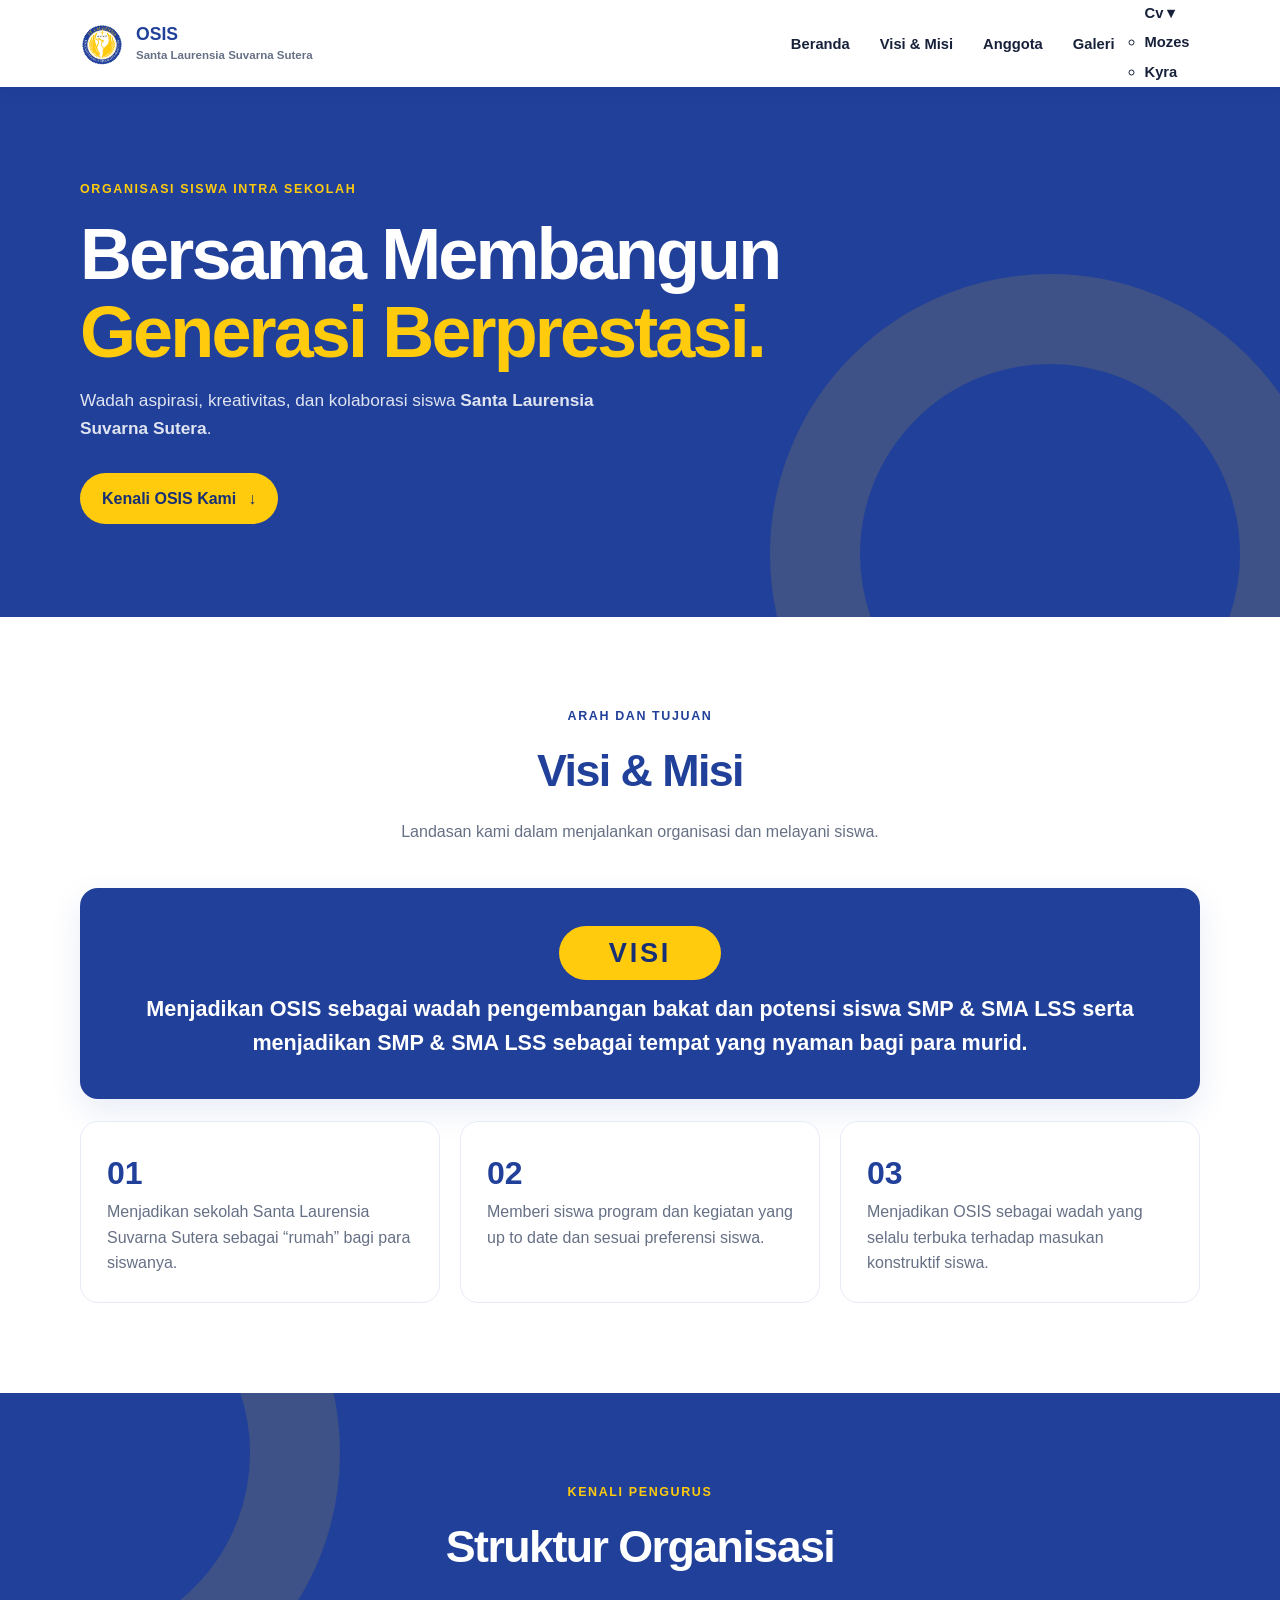
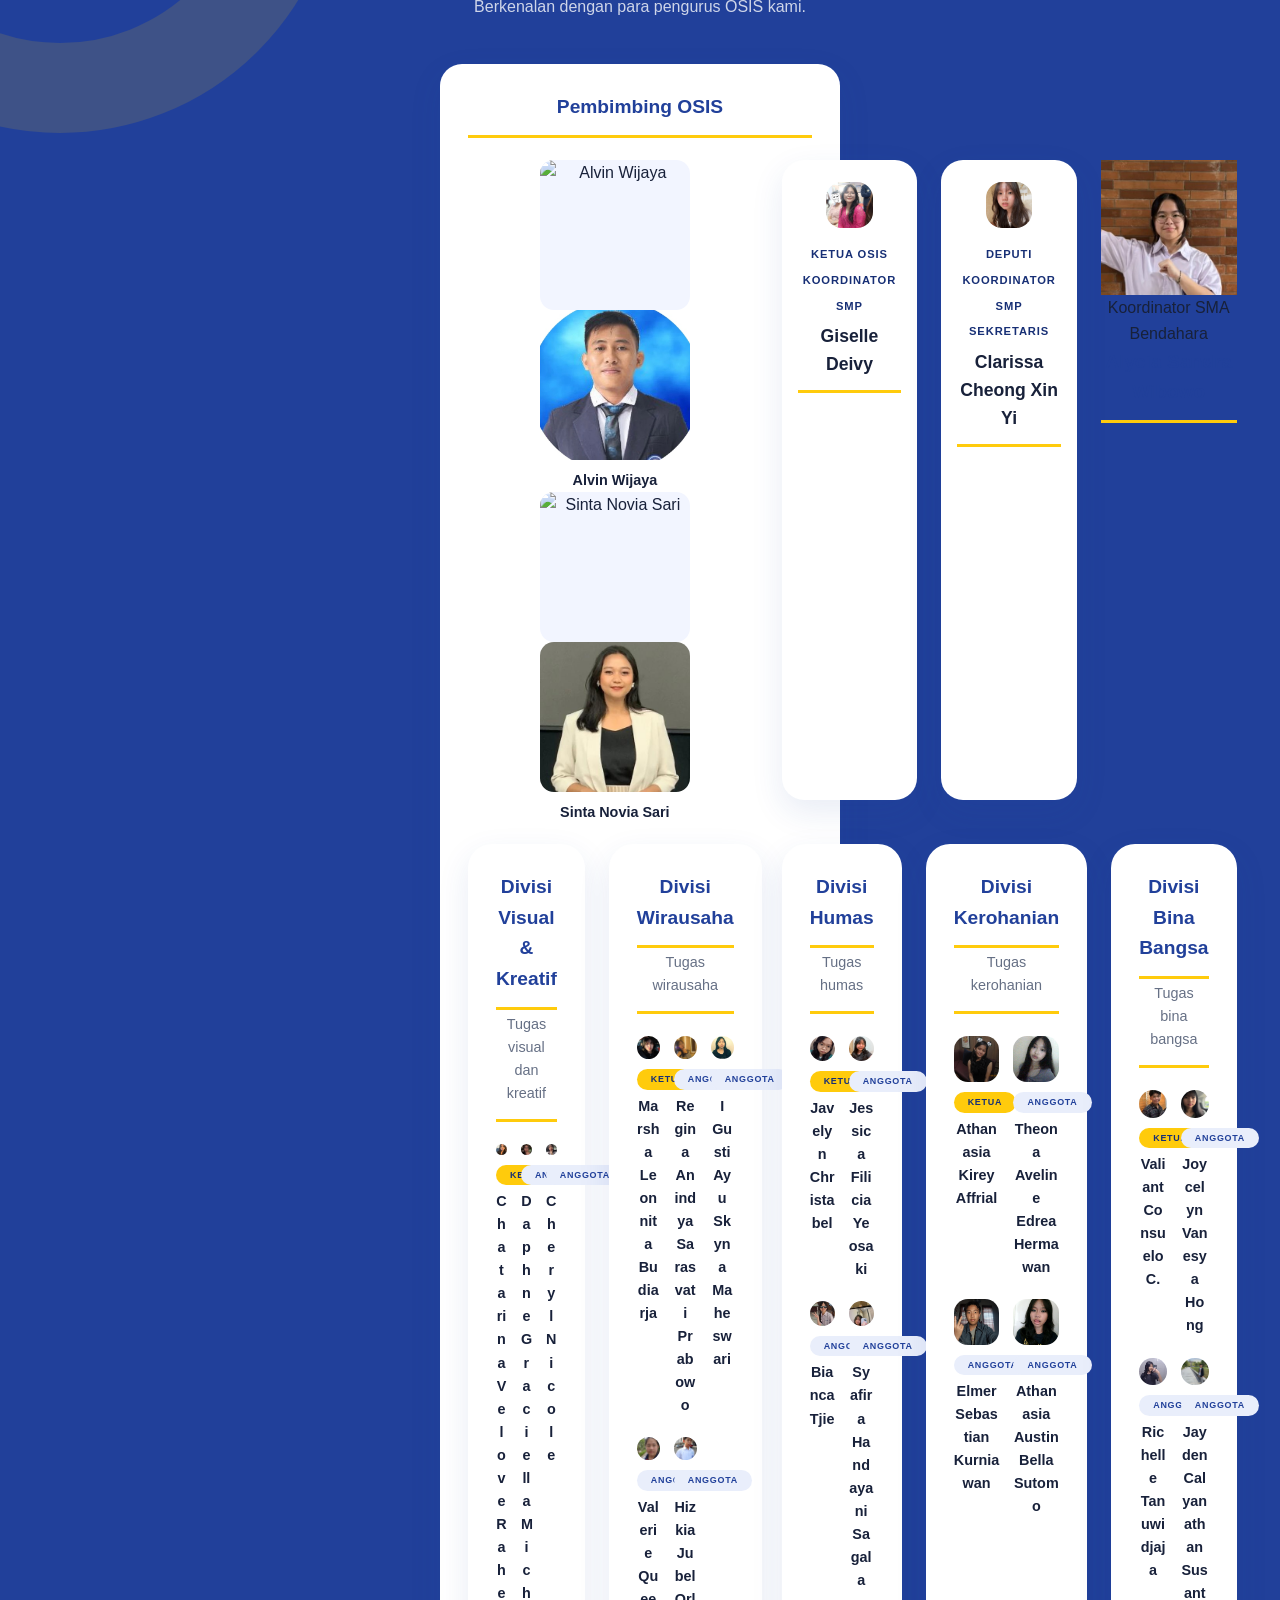
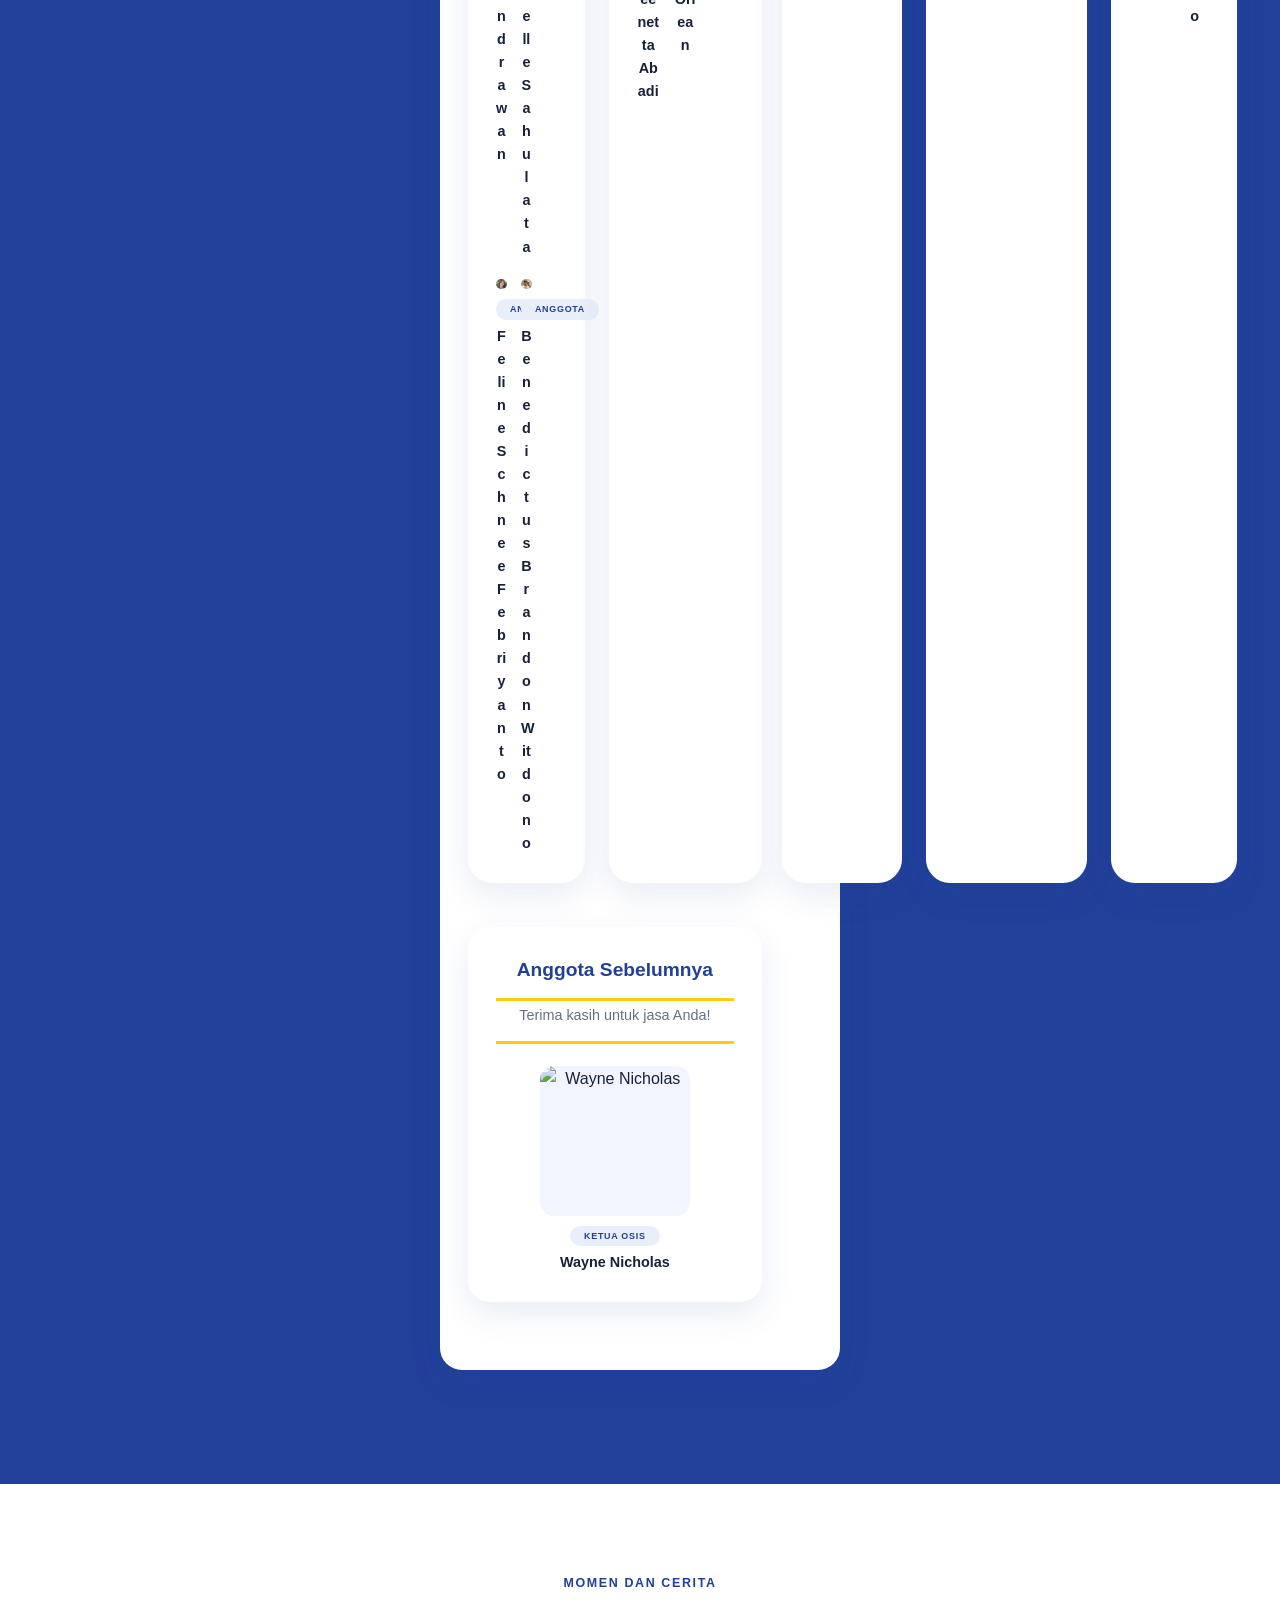
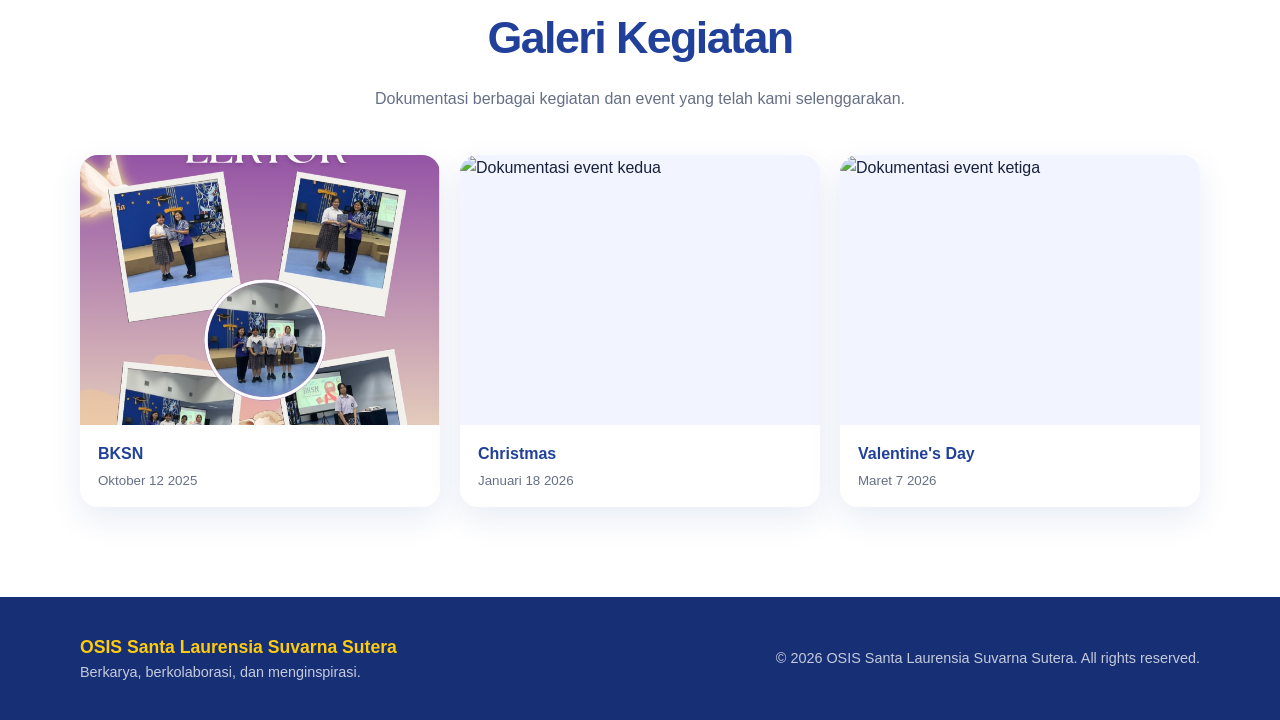
==== index.html @ 3c583587 "a" ====
<!DOCTYPE html>
<html lang="en">

<head>
  <meta charset="UTF-8">
  <meta name="viewport" content="width=device-width, initial-scale=1.0">
  <title>Website OSIS</title>
  <link rel="stylesheet" href="css/index_style.css">
  <link rel="icon" href="images/logo.png">
</head>

<body>
  <header class="mozes-kyra-site-header">
    <nav class="mozes-kyra-navbar mozes-kyra-container" aria-label="Navigasi utama">
      <a class="mozes-kyra-brand" href="#beranda">
        <img src="images/logo.png" alt="Logo Sekolah" class="mozes-kyra-brand-logo">
        <span>OSIS <small>Santa Laurensia Suvarna Sutera</small></span>
      </a>

      <ul class="mozes-kyra-nav-links">
        <li><a href="#beranda">Beranda</a></li>
        <li><a href="#visi-misi">Visi &amp; Misi</a></li>
        <li><a href="#anggota">Anggota</a></li>
        <li><a href="#galeri">Galeri</a></li>
        <li class="mozes-kyra-dropdown">
          <input type="checkbox" id="mozes-kyra-dropdown-toggle-input" class="mozes-kyra-dropdown-checkbox">
          <label for="mozes-kyra-dropdown-toggle-input" class="mozes-kyra-dropdown-toggle">Cv ▾</label>
          <ul class="mozes-kyradropdown-menu">
            <li><a href="html/mozes_cv.html"><span>Mozes</span> <span class="mozes-kyra-arrow">›</span></a></li>
            <li><a href="html/kyra_cv.html"><span>Kyra</span> <span class="mozes-kyra-arrow">›</span></a></li>
          </ul>
        </li>
      </ul>
    </nav>
  </header>

  <main>
    <section class="mozes-kyra-hero" id="beranda">
      <div class="mozes-kyra-container mozes-kyra-hero-content mozes-kyra-card-hero-wrapper">
        <div class="mozes-kyra-card-hero-text">
          <p class="mozes-kyra-eyebrow">Organisasi Siswa Intra Sekolah</p>
          <h1>Bersama Membangun<br><span>Generasi Berprestasi.</span></h1>
          <p class="mozes-kyra-hero-description">
            Wadah aspirasi, kreativitas, dan kolaborasi siswa
            <strong>Santa Laurensia Suvarna Sutera</strong>.
          </p>
          <a class="mozes-kyra-button mozes-kyra-button-yellow" href="#visi-misi">Kenali OSIS Kami <span>↓</span></a>
        </div>
      <div class="mozes-kyra-hero-decoration" aria-hidden="true"></div>
    </section>

    <section class="mozes-kyra-section" id="visi-misi">
      <div class="mozes-kyra-container">
        <div class="mozes-kyra-section-heading">
          <p class="mozes-kyra-eyebrow">Arah dan tujuan</p>
          <h2>Visi &amp; Misi</h2>
          <p>Landasan kami dalam menjalankan organisasi dan melayani siswa.</p>
        </div>

        <div class="mozes-kyra-vision-card">
          <span class="mozes-kyra-card-label">VISI</span>
          <h4>Menjadikan OSIS sebagai wadah pengembangan bakat dan potensi siswa SMP & SMA LSS serta menjadikan SMP &
            SMA LSS sebagai tempat yang nyaman bagi para murid.</h4>
        </div>
        <div class="mozes-kyra-mission-grid">
          <article class="mozes-kyra-mission-card">
            <span class="mozes-kyra-mission-number">01</span>
            <p>Menjadikan sekolah Santa Laurensia Suvarna Sutera sebagai “rumah” bagi para siswanya.</p>
          </article>
          <article class="mozes-kyra-mission-card">
            <span class="mozes-kyra-mission-number">02</span>
            <p>Memberi siswa program dan kegiatan yang up to date dan sesuai preferensi siswa.</p>
          </article>
          <article class="mozes-kyra-mission-card">
            <span class="mozes-kyra-mission-number">03</span>
            <p>Menjadikan OSIS sebagai wadah yang selalu terbuka terhadap masukan konstruktif siswa.</p>
          </article>
        </div>
      </div>
    </section>

    <section class="mozes-kyra-section mozes-kyra-section-blue mozes-kyra-members-section" id="anggota">
      <div class="mozes-kyra-hero-decoration" aria-hidden="true"></div>
      <div class="mozes-kyra-container">
        <div class="mozes-kyra-section-heading mozes-kyra-section-heading-light">
          <p class="mozes-kyra-eyebrow">Kenali pengurus</p>
          <h2>Struktur Organisasi</h2>
          <p>Berkenalan dengan para pengurus OSIS kami.</p>
        </div>
        <div class="mozes-kyra-advisor-card">

          <h3>Pembimbing OSIS</h3>

          <div class="mozes-kyra-advisor-members">
            <div class="mozes-kyra-advisor-member">
              <img src="../images/pembimbing-1.jpg" alt="Alvin Wijaya">
            <div class="MK-advisor-member">
              <img src="images/alvin-wijaya.jpeg" alt="Alvin Wijaya">
              <p>Alvin Wijaya</p>
            </div>
            <div class="mozes-kyra-advisor-member">
              <img src="../images/pembimbing-2.jpg" alt="Sinta Novia Sari">
            <div class="MK-advisor-member">
              <img src="images/sinta-novia-sari.jpe" alt="Sinta Novia Sari">
              <p>Sinta Novia Sari</p>
            </div>

          </div>

        </div>

        <div class="mozes-kyra-leadership-grid">

          <article class="mozes-kyra-leader-card">
            <img src="images/Giselle%20Deivy.jpeg" alt="Giselle Deivy">
            <div class="mozes-kyra-leader-info">
              <span>Ketua OSIS<br />Koordinator SMP</span>
              <h3>Giselle Deivy</h3>
            </div>
          </article>

          <article class="mozes-kyra-leader-card">
            <img src="images/Clarissa%20Cheong%20Xin%20Yi.jpeg" alt="Clarissa Cheong Xin Yi">
            <div class="mozes-kyra-leader-info">
              <span>Deputi Koordinator SMP<br />Sekretaris</span>
              <h3>Clarissa Cheong Xin Yi</h3>
            </div>
          </article>

          <article class="MK-leader-card">
            <img src="images/alycia.jpg" alt="Alycia Sandra Wibowo">
            <div class="MK-leader-info">
              <span>Koordinator SMA<br />Bendahara</span>
              <h3>Alycia Sandra Wibowo</h3>
            </div>
          </article>

        </div>

        <div class="mozes-kyra-division-grid">
          <article class="mozes-kyra-division-card">
            <h3>Divisi Visual & Kreatif</h3>
            <p class="mozes-kyra-division-description">Tugas visual dan kreatif</p>

            <div class="mozes-kyra-division-members">

              <div class="mozes-kyra-division-member">
                <img src="images/Chatarina%20Velove%20Rahendrawan.jpeg" alt="Chatarina Velove Rahendrawan">
                <span class="mozes-kyra-leader">KETUA</span>
                <p>Chatarina Velove Rahendrawan</p>
              </div>

              <div class="mozes-kyra-division-member">
                <img src="images/Daphne%20Graciella%20Michelle%20Sahulata.jpeg" alt="Daphne Graciella Michelle Sahulata">
                <span class="mozes-kyra-member">ANGGOTA</span>
                <p>Daphne Graciella Michelle Sahulata</p>
              </div>

              <div class="mozes-kyra-division-member">
                <img src="images/Cheryl%20Nicole.jpeg" alt="Cheryl Nicole">
                <span class="mozes-kyra-member">ANGGOTA</span>
                <p>Cheryl Nicole</p>
              </div>

              <div class="mozes-kyra-division-member">
                <img src="images/Feline%20Schnee%20Febriyanto.jpeg" alt="Feline Schnee Febriyanto">
                <span class="mozes-kyra-member">ANGGOTA</span>
                <p>Feline Schnee Febriyanto</p>
              </div>

              <div class="mozes-kyra-division-member">
                <img src="images/Benedictus%20Brandon%20Witdono.jpeg" alt="Benedictus Brandon Witdono">
                <span class="mozes-kyra-member">ANGGOTA</span>
                <p>Benedictus Brandon Witdono</p>
              </div>

            </div>
          </article>


          <article class="mozes-kyra-division-card">
            <h3>Divisi Wirausaha</h3>
            <p class="mozes-kyra-division-description">Tugas wirausaha</p>

            <div class="mozes-kyra-division-members">

              <div class="mozes-kyra-division-member">
                <img src="images/Marsha%20Leonnita%20Budiarja.jpeg" alt="Marsha Leonnita Budiarja">
                <span class="mozes-kyra-leader">KETUA</span>
                <p>Marsha Leonnita Budiarja</p>
              </div>

              <div class="mozes-kyra-division-member">
                <img src="images/Regina%20Anindya%20Sarasvati%20Prabowo.jpeg" alt="Regina Anindya Sarasvati Prabowo">
                <span class="mozes-kyra-member">ANGGOTA</span>
                <p>Regina Anindya Sarasvati Prabowo</p>
              </div>

              <div class="mozes-kyra-division-member">
                <img src="images/I%20Gusti%20Ayu%20Skyna%20Maheswari.jpeg" alt="I Gusti Ayu Skyna Maheswari">
                <span class="mozes-kyra-member">ANGGOTA</span>
                <p>I Gusti Ayu Skyna Maheswari</p>
              </div>

              <div class="mozes-kyra-division-member">
                <img src="images/Valerie%20Queenetta%20Abadi.jpeg" alt="Valerie Queenetta Abadi">
                <span class="mozes-kyra-member">ANGGOTA</span>
                <p>Valerie Queenetta Abadi</p>
              </div>

              <div class="mozes-kyra-division-member">
                <img src="images/Hizkia%20Jubel%20Orlean.jpeg" alt="Hizkia Jubel Orlean">
                <span class="mozes-kyra-member">ANGGOTA</span>
                <p>Hizkia Jubel Orlean</p>
              </div>

            </div>
          </article>
        </div>

        <div class="mozes-kyra-division-grid mozes-kyra-small">
          <article class="mozes-kyra-division-card">
            <h3>Divisi Humas</h3>
            <p class="mozes-kyra-division-description">Tugas humas</p>

            <div class="mozes-kyra-division-members mozes-kyra-small">

              <div class="mozes-kyra-division-member">
                <img src="images/Javelyn%20Christabel.jpeg" alt="Javelyn Christabel">
                <span class="mozes-kyra-leader">KETUA</span>
                <p>Javelyn Christabel</p>
              </div>

              <div class="mozes-kyra-division-member">
                <img src="images/Jessica%20Filicia%20Yeosaki.jpeg" alt="Jessica Filicia Yeosaki">
                <span class="mozes-kyra-member">ANGGOTA</span>
                <p>Jessica Filicia Yeosaki</p>
              </div>

              <div class="mozes-kyra-division-member">
                <img src="images/Bianca%20Tjie.jpeg" alt="Bianca Tjie">
                <span class="mozes-kyra-member">ANGGOTA</span>
                <p>Bianca Tjie</p>
              </div>

              <div class="mozes-kyra-division-member">
                <img src="images/Syafira%20Handayani%20Sagala.jpeg" alt="Syafira Handayani Sagala">
                <span class="mozes-kyra-member">ANGGOTA</span>
                <p>Syafira Handayani Sagala</p>
              </div>

            </div>
          </article>


          <article class="mozes-kyra-division-card">
            <h3>Divisi Kerohanian</h3>
            <p class="mozes-kyra-division-description">Tugas kerohanian</p>

            <div class="mozes-kyra-division-members mozes-kyra-small">

              <div class="mozes-kyra-division-member">
                <img src="images/Athanasia%20Kirey%20Affrial.jpeg" alt="Athanasia Kirey Affrial">
                <span class="mozes-kyra-leader">KETUA</span>
                <p>Athanasia Kirey Affrial</p>
              </div>

              <div class="mozes-kyra-division-member">
                <img src="images/Theona%20Aveline%20Edrea%20Hermawan.jpeg" alt="Theona Aveline Edrea Hermawan">
                <span class="mozes-kyra-member">ANGGOTA</span>
                <p>Theona Aveline Edrea Hermawan</p>
              </div>

              <div class="mozes-kyra-division-member">
                <img src="images/Elmer%20Sebastian%20Kurniawan.jpeg" alt="Elmer Sebastian Kurniawan">
                <span class="mozes-kyra-member">ANGGOTA</span>
                <p>Elmer Sebastian Kurniawan</p>
              </div>

              <div class="mozes-kyra-division-member">
                <img src="images/Athanasia%20Austin%20Bella%20Sutomo.jpeg" alt="Athanasia Austin Bella Sutomo">
                <span class="mozes-kyra-member">ANGGOTA</span>
                <p>Athanasia Austin Bella Sutomo</p>
              </div>

            </div>
          </article>

          <article class="mozes-kyra-division-card">
            <h3>Divisi Bina Bangsa</h3>
            <p class="mozes-kyra-division-description">Tugas bina bangsa</p>
            <div class="mozes-kyra-division-members mozes-kyra-small">

              <div class="mozes-kyra-division-member">
                <img src="images/Valiant%20Consuelo.jpeg" alt="Valiant Consuelo">
                <span class="mozes-kyra-leader">KETUA</span>
                <p>Valiant Consuelo C.</p>
              </div>

              <div class="mozes-kyra-division-member">
                <img src="images/Joycelyn%20Vanesya%20Hong.jpeg" alt="Joycelyn Vanesya Hong">
                <span class="mozes-kyra-member">ANGGOTA</span>
                <p>Joycelyn Vanesya Hong</p>
              </div>

              <div class="mozes-kyra-division-member">
                <img src="images/Richelle%20Tanuwidjaja.jpeg" alt="Richelle Tanuwidjaja">
                <span class="mozes-kyra-member">ANGGOTA</span>
                <p>Richelle Tanuwidjaja</p>
              </div>

              <div class="mozes-kyra-division-member">
                <img src="images/Jayden%20Calyanathan%20Susanto.jpeg" alt="Jayden Calyanathan Susanto">
                <span class="mozes-kyra-member">ANGGOTA</span>
                <p>Jayden Calyanathan Susanto</p>
              </div>

            </div>
          </article>

        </div>

        <div class="mozes-kyra-former-member-card">

          <h3>Anggota Sebelumnya</h3>
          <p class="mozes-kyra-division-description">Terima kasih untuk jasa Anda!</p>

          <div class="mozes-kyra-former-member-members">

            <div class="mozes-kyra-former-member">
              <img src="../images/mantan-anggota.jpg" alt="Wayne Nicholas">

              <span class="mozes-kyra-member-role">KETUA OSIS</span>

              <p>Wayne Nicholas</p>
            </div>

          </div>

        </div>
      </div>
    </section>

    <section class="mozes-kyra-section" id="galeri">
      <div class="mozes-kyra-container">
        <div class="mozes-kyra-section-heading">
          <p class="mozes-kyra-eyebrow">Momen dan cerita</p>
          <h2>Galeri Kegiatan</h2>
          <p>Dokumentasi berbagai kegiatan dan event yang telah kami selenggarakan.</p>
        </div>

        <div class="mozes-kyra-gallery-grid">
          <figure class="mozes-kyra-gallery-item">
            <img src="images/BKSN.jpg" alt="Dokumentasi event pertama">
            <figcaption>
              <span>BKSN</span>
              <small>Oktober 12 2025</small>
            </figcaption>
          </figure>
          <figure class="mozes-kyra-gallery-item">
            <img src="images/CHRISTMAS.jpg" alt="Dokumentasi event kedua">
            <figcaption>
              <span>Christmas</span>
              <small>Januari 18 2026</small>
            </figcaption>
          </figure>
          <figure class="mozes-kyra-gallery-item">
            <img src="images/VALENTINES.jpg" alt="Dokumentasi event ketiga">
            <figcaption>
              <span>Valentine's Day</span>
              <small>Maret 7 2026</small>
            </figcaption>
          </figure>
        </div>
      </div>
    </section>
  </main>

  <footer class="mozes-kyra-site-footer">
    <div class="mozes-kyra-container mozes-kyra-footer-content">
      <div>
        <h2>OSIS Santa Laurensia Suvarna Sutera</h2>
        <p>Berkarya, berkolaborasi, dan menginspirasi.</p>
      </div>
      <p class="mozes-kyra-copyright">© 2026 OSIS Santa Laurensia Suvarna Sutera. All rights reserved.</p>
    </div>
  </footer>
</body>

</html>
---- css/index_style.css ----
:root {
  --yellow: #ffcb0c;
  --blue: #21409a;
  --white: #ffffff;
  --blue-dark: #172f75;
  --text: #18213a;
  --muted: #667085;
  --soft-blue: #f2f5ff;
  --radius: 18px;
  --shadow: 0 12px 32px rgba(33, 64, 154, 0.10);
}

* {
  box-sizing: border-box;
  margin: 0;
  padding: 0;
}

html {
  scroll-behavior: smooth;
  scroll-padding-top: 84px;
}

body {
  font-family: "Segoe UI", Arial, sans-serif;
  color: var(--text);
  background: var(--white);
  line-height: 1.6;
}

img {
  display: block;
  max-width: 100%;
}

a {
  color: inherit;
  text-decoration: none;
}

.mozes-kyra-container {
  width: min(1120px, calc(100% - 40px));
  margin-inline: auto;
}

.mozes-kyra-site-header {
  position: sticky;
  top: 0;
  z-index: 100;
  background: var(--white);
  box-shadow: 0 3px 18px rgba(20, 35, 80, 0.07);
}

.mozes-kyra-navbar {
  min-height: 76px;
  display: flex;
  align-items: center;
  justify-content: space-between;
  gap: 24px;
}

.mozes-kyra-brand {
  display: flex;
  align-items: center;
  gap: 12px;
  color: var(--blue);
  font-size: 1.1rem;
  font-weight: 800;
  line-height: 1.2;
}

.mozes-kyra-brand small {
  display: block;
  margin-top: 4px;
  color: var(--muted);
  font-size: 0.72rem;
  font-weight: 600;
}

.mozes-kyra-brand-logo {
  width: 44px;
  height: 44px;
  object-fit: contain;
}

.mozes-kyra-nav-links {
  display: flex;
  align-items: center;
  gap: 30px;
  list-style: none;
}

.mozes-kyra-nav-links a {
  color: var(--text);
  font-size: 0.92rem;
  font-weight: 650;
  transition: color 0.2s ease;
}

.mozes-kyra-nav-links a:hover {
  color: var(--blue);
}

.mozes-kyra-nav-toggle {
  display: none;
  border: 0;
  background: transparent;
  color: var(--blue);
  font-size: 1.7rem;
  cursor: pointer;
}

.mozes-kyra-hero {
  position: relative;
  overflow: hidden;
  min-height: 530px;
  display: flex;
  align-items: center;
  color: var(--white);
  background: var(--blue);
}

.mozes-kyra-hero-content {
  position: relative;
  z-index: 2;
  padding-block: 90px;
}

.mozes-kyra-eyebrow {
  color: var(--blue);
  font-size: 0.78rem;
  font-weight: 800;
  letter-spacing: 0.13em;
  text-transform: uppercase;
}

.mozes-kyra-hero .mozes-kyra-eyebrow {
  color: var(--yellow);
}

.mozes-kyra-hero h1 {
  max-width: 760px;
  margin: 16px 0;
  font-size: clamp(2.5rem, 6vw, 4.5rem);
  line-height: 1.08;
  letter-spacing: -0.04em;
}

.mozes-kyra-hero h1 span {
  color: var(--yellow);
}

.mozes-kyra-hero-description {
  max-width: 560px;
  margin-bottom: 30px;
  color: rgba(255, 255, 255, 0.86);
  font-size: 1.08rem;
}

.mozes-kyra-button {
  display: inline-flex;
  align-items: center;
  gap: 12px;
  padding: 13px 22px;
  border-radius: 999px;
  font-weight: 800;
  transition: transform 0.2s ease, box-shadow 0.2s ease;
}

.mozes-kyra-button:hover {
  transform: translateY(-3px);
  box-shadow: 0 8px 20px rgba(0, 0, 0, 0.15);
}

.mozes-kyra-button-yellow {
  color: var(--blue-dark);
  background: var(--yellow);
}

.mozes-kyra-hero-decoration {
  position: absolute;
  right: -130px;
  bottom: -220px;
  width: 560px;
  height: 560px;
  border: 90px solid rgba(255, 203, 12, 0.13);
  border-radius: 50%;
}

.mozes-kyra-section-blue .mozes-kyra-hero-decoration {
  top: -220px;
  left: -220px;
  right: auto;
  bottom: auto;
  pointer-events: none;
}

.mozes-kyra-section-blue .mozes-kyra-container {
  position: relative;
  z-index: 2;
}

.mozes-kyra-section {
  padding-block: 90px;
}

.mozes-kyra-section-blue {
  background-color: var(--blue);
  position: relative;
  overflow: hidden;
}

.mozes-kyra-section-heading {
  max-width: 650px;
  margin: 0 auto 44px;
  text-align: center;
}

.mozes-kyra-section-heading h2 {
  margin: 8px 0 12px;
  color: var(--blue);
  font-size: clamp(2rem, 4vw, 2.8rem);
  letter-spacing: -0.035em;
}

.mozes-kyra-section-heading>p:last-child {
  color: var(--muted);
}

.mozes-kyra-section-heading-light h2 {
  color: var(--white);
}

.mozes-kyra-section-heading-light>p:last-child {
  color: rgba(255, 255, 255, 0.78);
}

.mozes-kyra-section-heading-light .mozes-kyra-eyebrow {
  color: var(--yellow);
}

.mozes-kyra-vision-card {
  padding: 38px;
  border-radius: var(--radius);
  color: var(--white);
  background: var(--blue);
  text-align: center;
  box-shadow: var(--shadow);
}

.mozes-kyra-card-label {
  display: inline-block;
  margin-bottom: 12px;
  padding: 5px 50px;
  border-radius: 999px;
  color: var(--blue-dark);
  background: var(--yellow);
  font-size: 1.7rem;
  font-weight: 900;
  letter-spacing: 0.1em;
}

.mozes-kyra-vision-card h4 {
  font-size: clamp(1.35rem, 1.2vw, 2rem);
}

.mozes-kyra-vision-card p {
  color: rgba(255, 255, 255, 0.78);
}

.mozes-kyra-mission-heading h2 {
  margin: 22px 0 0;
  color: var(--blue);
  font-size: 1.7rem;
  letter-spacing: 0.1em;
  text-align: center;
}

.mozes-kyra-mission-grid {
  display: grid;
  grid-template-columns: repeat(3, 1fr);
  gap: 20px;
  margin-top: 22px;
}

.mozes-kyra-mission-card {
  padding: 26px;
  border: 1px solid #e7ebf7;
  border-radius: var(--radius);
  background: var(--white);
  transition: transform 0.2s ease, box-shadow 0.2s ease;
}

.mozes-kyra-mission-card:hover {
  transform: translateY(-5px);
  box-shadow: var(--shadow);
}

.mozes-kyra-mission-number {
  display: inline-block;
  color: var(--blue);
  font-size: 2rem;
  font-weight: 900;
}

.mozes-kyra-mission-card h3 {
  margin-bottom: 8px;
  color: var(--blue);
}

.mozes-kyra-mission-card p {
  color: var(--muted);
}

.mozes-kyra-advisor-card {
  width: min(400px, 100%);
  margin: 0 auto 24px;
  padding: 28px;
  border-radius: 22px;
  background: var(--white);
  box-shadow: var(--shadow);
  text-align: center;
}

.mozes-kyra-advisor-card h3 {
  margin-bottom: 22px;
  padding-bottom: 12px;
  border-bottom: 3px solid var(--yellow);
  color: var(--blue);
  font-size: 1.2rem;
}

.mozes-kyra-advisor-members {
  display: grid;
  grid-template-columns: repeat(2, 1fr);
  gap: 20px;
}

.mozes-kyra-advisor-member {
  min-width: 0;
  text-align: center;
}

.mozes-kyra-advisor-member img {
  width: 100%;
  max-width: 150px;
  aspect-ratio: 1 / 1;
  margin: 0 auto;
  border-radius: 14px;
  object-fit: cover;
  background: var(--soft-blue);
}

.mozes-kyra-advisor-member p {
  margin-top: 9px;
  color: var(--text);
  font-size: 0.9rem;
  font-weight: 700;
  overflow-wrap: anywhere;
}

.mozes-kyra-leadership-grid {
  display: grid;
  grid-template-columns: repeat(3, minmax(0, 1fr));
  gap: 24px;
  max-width: 100%;
  margin: 0 auto 24px;
}

.mozes-kyra-leader-card {
  display: flex;
  flex-direction: column;
  align-items: center;
  gap: 12px;
  min-width: 0;
  padding: 22px 16px;
  border-radius: 22px;
  background: var(--white);
  box-shadow: var(--shadow);
  text-align: center;
  transition: transform 0.2s ease;
}

.mozes-kyra-leader-card:hover {
  transform: translateY(-5px);
}

.mozes-kyra-leader-card img {
  width: 45%;
  aspect-ratio: 1 / 1;
  flex-shrink: 0;
  border-radius: 16px;
  object-fit: cover;
  background: var(--soft-blue);
}

.mozes-kyra-leader-info span {
  text-transform: uppercase;
  margin: 10px auto 5px;
  font-size: 0.7rem;
  font-weight: 900;
  letter-spacing: 0.08em;
  color: var(--blue-dark);
  line-height: 1.2em;
}

.mozes-kyra-leader-info h3 {
  margin: 5px 0;
  color: var(--text);
  font-size: 1.1rem;
}

.mozes-kyra-leader-info p {
  color: var(--muted);
  font-size: 0.9rem;
}

.mozes-kyra-division-grid {
  display: grid;
  grid-template-columns: repeat(2, 1fr);
  gap: 24px;
  margin-bottom: 24px;
}

.mozes-kyra-division-grid.mozes-kyra-small {
  grid-template-columns: repeat(3, 1fr);
}

.mozes-kyra-division-card {
  padding: 28px;
  border-radius: 24px;
  background: var(--white);
  box-shadow: var(--shadow);
  transition: transform 0.2s ease,
    box-shadow 0.2s ease;
}

.mozes-kyra-division-card:hover {
  transform: translateY(-5px);
  box-shadow: 0 16px 36px rgba(0, 0, 0, 0.15);
}

.mozes-kyra-division-card h3 {
  color: var(--blue);
  font-size: 1.2rem;
  text-align: center;
  margin-bottom: 3px;
}

.mozes-kyra-division-description {
  color: var(--muted);
  border-bottom: 3px solid var(--yellow);
  text-align: center;
  margin-bottom: 22px;
  padding-bottom: 14px;
  font-size: 0.9rem;
}

.mozes-kyra-division-members {
  display: grid;
  grid-template-columns: repeat(3, 1fr);
  gap: 20px 14px;
}

.mozes-kyra-division-members.mozes-kyra-small {
  grid-template-columns: repeat(2, 1fr);
}

.mozes-kyra-division-member {
  min-width: 0;
  text-align: center;
}

.mozes-kyra-division-member img {
  width: 100%;
  aspect-ratio: 1 / 1;
  border-radius: 14px;
  object-fit: cover;
  background: var(--soft-blue);
  transition: transform 0.25s ease;
}

.mozes-kyra-leader-card img,
.mozes-kyra-advisor-member img,
.mozes-kyra-former-member img {
  transition: transform 0.25s ease;
}

.mozes-kyra-division-member img:hover,
.mozes-kyra-leader-card img:hover,
.mozes-kyra-advisor-member img:hover,
.mozes-kyra-former-member img:hover {
  transform: scale(1.05);
}

.mozes-kyra-division-member .mozes-kyra-member {
  display: block;
  width: fit-content;
  margin: 10px auto 5px;
  padding: 3px 14px;
  border-radius: 999px;
  color: var(--blue);
  background: #e9eefb;
  font-size: 0.7cqi;
  font-weight: 900;
  letter-spacing: 0.08em;
}

.mozes-kyra-division-member .mozes-kyra-leader {
  display: block;
  width: fit-content;
  margin: 10px auto 5px;
  padding: 3px 14px;
  border-radius: 999px;
  font-size: 0.7cqi;
  font-weight: 900;
  letter-spacing: 0.08em;
  color: var(--blue-dark);
  background: var(--yellow);
}

.mozes-kyra-division-member p {
  margin-top: 0;
  color: var(--text);
  font-size: 0.9rem;
  font-weight: 700;
  overflow-wrap: anywhere;
}

.mozes-kyra-former-member-card {
  width: min(300px, 100%);
  margin: 0 auto 40px;
  padding: 28px;
  border-radius: 22px;
  background: var(--white);
  box-shadow: var(--shadow);
  text-align: center;
}

.mozes-kyra-former-member-card h3 {
  margin-bottom: 3px;
  color: var(--blue);
  font-size: 1.2rem;
}

.mozes-kyra-former-member-members {
  display: grid;
  grid-template-columns: 1fr;
  gap: 20px;
}

.mozes-kyra-former-member {
  min-width: 0;
  text-align: center;
}

.mozes-kyra-former-member img {
  width: 100%;
  max-width: 150px;
  aspect-ratio: 1 / 1;
  margin: 0 auto;
  border-radius: 14px;
  object-fit: cover;
  background: var(--soft-blue);
}

.mozes-kyra-former-member .mozes-kyra-member-role {
  display: block;
  width: fit-content;
  margin: 10px auto 5px;
  padding: 3px 14px;
  border-radius: 999px;
  color: var(--blue);
  background: #e9eefb;
  font-size: 0.7cqi;
  font-weight: 900;
  letter-spacing: 0.08em;
}

.mozes-kyra-former-member p {
  color: var(--text);
  font-size: 0.9rem;
  font-weight: 700;
  overflow-wrap: anywhere;
}

@media (max-width: 900px) {
  .mozes-kyra-leadership-grid {
    grid-template-columns: repeat(3, 1fr);
  }

  .mozes-kyra-division-members {
    grid-template-columns: repeat(2, 1fr);
  }
}

@media (max-width: 640px) {
  .mozes-kyra-leadership-grid {
    grid-template-columns: 1fr;
    gap: 14px;
    margin-bottom: 32px;
  }

  .mozes-kyra-leader-card {
    padding: 16px;
  }

  .mozes-kyra-leader-card img {
    width: 90px;
    height: 90px;
  }

  .mozes-kyra-division-grid {
    grid-template-columns: 1fr;
    gap: 18px;
  }

  .mozes-kyra-division-card {
    padding: 22px;
  }

  .mozes-kyra-division-members {
    grid-template-columns: repeat(3, 1fr);
  }

  .mozes-kyra-division-members.mozes-kyra-small {
    grid-template-columns: repeat(2, 1fr);
  }
}

.mozes-kyra-gallery-grid {
  display: grid;
  grid-template-columns: repeat(3, 1fr);
  gap: 20px;
}

.mozes-kyra-gallery-item {
  overflow: hidden;
  border-radius: var(--radius);
  background: var(--white);
  box-shadow: var(--shadow);
}

.mozes-kyra-gallery-item img {
  width: 100%;
  aspect-ratio: 4 / 3;
  object-fit: cover;
  background: var(--soft-blue);
  transition: transform 0.35s ease;
}

.mozes-kyra-gallery-item:hover img {
  transform: scale(1.04);
}

.mozes-kyra-gallery-item figcaption {
  display: flex;
  flex-direction: column;
  gap: 3px;
  padding: 16px 18px;
}

.mozes-kyra-gallery-item figcaption span {
  color: var(--blue);
  font-weight: 800;
}

.mozes-kyra-gallery-item figcaption small {
  color: var(--muted);
}

.mozes-kyra-site-footer {
  padding-block: 36px;
  color: var(--white);
  background: var(--blue-dark);
}

.mozes-kyra-footer-content {
  display: flex;
  align-items: center;
  justify-content: space-between;
  gap: 24px;
}

.mozes-kyra-site-footer h2 {
  color: var(--yellow);
  font-size: 1.1rem;
}

.mozes-kyra-site-footer p {
  color: rgba(255, 255, 255, 0.75);
  font-size: 0.9rem;
}

.mozes-kyra-copyright {
  text-align: right;
}

@media (max-width: 900px) {
  .mozes-kyra-members-grid {
    grid-template-columns: repeat(2, 1fr);
  }

  .mozes-kyra-gallery-grid {
    grid-template-columns: repeat(2, 1fr);
  }

  .mozes-kyra-mission-grid {
    grid-template-columns: 1fr;
  }
}

@media (max-width: 640px) {
  .mozes-kyra-container {
    width: min(100% - 28px, 1120px);
  }

  .mozes-kyra-navbar {
    min-height: 68px;
  }

  .mozes-kyra-nav-toggle {
    display: block;
  }

  .mozes-kyra-nav-links {
    position: absolute;
    top: 68px;
    left: 0;
    right: 0;
    display: none;
    flex-direction: column;
    align-items: stretch;
    gap: 0;
    padding: 10px 20px 18px;
    background: var(--white);
    box-shadow: 0 12px 18px rgba(20, 35, 80, 0.08);
  }

  .mozes-kyra-nav-links.mozes-kyra-open {
    display: flex;
  }

  .mozes-kyra-nav-links a {
    display: block;
    padding: 12px 4px;
  }

  .mozes-kyra-hero {
    min-height: 470px;
  }

  .mozes-kyra-hero-content {
    padding-block: 70px;
  }

  .mozes-kyra-hero-decoration {
    right: -260px;
    bottom: -280px;
  }

  .mozes-kyra-section {
    padding-block: 64px;
  }

  .mozes-kyra-vision-card {
    padding: 28px 20px;
  }

  .mozes-kyra-members-grid,
  .mozes-kyra-gallery-grid {
    grid-template-columns: 1fr;
  }

  .mozes-kyra-member-photo {
    aspect-ratio: 5 / 4;
  }

  .mozes-kyra-footer-content {
    flex-direction: column;
    align-items: flex-start;
  }

  .mozes-kyra-copyright {
    text-align: left;
  }
}

.mozes-kyra-card-hero-wrapper {
  display: flex;
  align-items: center;
  justify-content: space-between;
  gap: 40px;
}

.mozes-kyra-card-hero-text {
  flex: 1;
}

.mozes-kyra-login-card-inline {
  width: 100%;
  max-width: 380px;
  background: var(--white);
  border-radius: 16px;
  padding: 28px;
  box-shadow: 0 12px 32px rgba(28, 58, 138, .25);
  border-top: 5px solid var(--yellow);
  color: var(--text);
  flex-shrink: 0;
  z-index: 3;
}

.mozes-kyra-login-card-inline .mozes-kyra-logo {
  display: block;
  width: 80px;
  height: 80px;
  object-fit: contain;
  margin: 0 auto 12px;
}

.mozes-kyra-login-card-inline h2 {
  font-size: 1.25rem;
  text-align: center;
  color: var(--blue-dark);
  font-weight: 700;
  margin-bottom: 4px;
}

.mozes-kyra-login-card-inline .mozes-kyra-sub {
  text-align: center;
  color: var(--muted);
  font-size: .85rem;
  margin-bottom: 20px;
}

.mozes-kyra-login-card-inline label {
  display: block;
  font-size: .85rem;
  font-weight: 600;
  margin-bottom: 6px;
  color: var(--text);
}

.mozes-kyra-field {
  margin-bottom: 14px;
}

.mozes-kyra-login-card-inline input[type="text"],
.mozes-kyra-login-card-inline input[type="password"] {
  width: 100%;
  padding: 10px 12px;
  font-size: 0.95rem;
  border: 1px solid #cfd8ea;
  border-radius: 8px;
  color: var(--text);
  background: #fff;
}

.mozes-kyra-login-card-inline input:focus {
  outline: 3px solid rgba(255, 203, 12, .45);
  border-color: var(--yellow);
}

.mozes-kyra-row {
  display: flex;
  justify-content: space-between;
  align-items: center;
  font-size: .85rem;
  margin: 4px 0 18px;
}

.mozes-kyra-row label {
  display: flex;
  align-items: center;
  gap: 6px;
  font-weight: 400;
  margin: 0;
}

.mozes-kyra-row a {
  color: var(--blue);
  text-decoration: none;
}

.mozes-kyra-row a:hover {
  text-decoration: underline;
}

@media (max-width: 900px) {
  .mozes-kyra-card-hero-wrapper {
    flex-direction: column;
    align-items: stretch;
  }

  .mozes-kyra-login-card-inline {
    max-width: 100%;
    margin-top: 20px;
  }
}

a.mozes-kyra-login {
  display: inline-block;
  width: 100%;
  padding: 12px;
  font-size: 1rem;
  font-weight: 700;
  background: var(--blue);
  color: #fff;
  border: 0;
  border-radius: 8px;
  cursor: pointer;
  transition: background .15s;
  text-align: center;
  text-decoration: none;
}

a.mozes-kyra-login:hover {
  background: var(--blue-dark);
}

.mozes-kyra-dropdown {
  position: relative;
}

.mozes-kyra-dropdown-menu {
  position: absolute;
  top: 100%;
  left: 0;
  min-width: 140px;
  background: var(--white);
  box-shadow: 0 12px 24px rgba(20, 35, 80, 0.12);
  border-radius: 8px;
  list-style: none;
  padding: 8px 0;
  display: none;
  z-index: 200;
}

.mozes-kyra-dropdown {
  position: relative;
  display: inline-block;
}

.mozes-kyra-dropdown-checkbox {
  display: none;
}

.mozes-kyra-dropdown-toggle {
  color: var(--text);
  font-size: 0.92rem;
  font-weight: 650;
  cursor: pointer;
  user-select: none;
  transition: color 0.2s ease;
  display: inline-block;
}

.mozes-kyra-dropdown-toggle:hover {
  color: var(--blue);
}

.mozes-kyra-dropdown-menu {
  position: absolute;
  top: calc(100% + 14px);
  left: 50%;
  transform: translateX(-50%);
  width: 240px;
  background: #1e1b4b;
  border-radius: 12px;
  box-shadow: 0 16px 40px rgba(15, 23, 42, 0.35);
  list-style: none;
  padding: 10px 0;
  display: none;
  z-index: 200;
}

.mozes-kyra-dropdown-menu::before {
  content: '';
  position: absolute;
  top: -6px;
  left: 50%;
  transform: translateX(-50%) rotate(45deg);
  width: 12px;
  height: 12px;
  background: #1e1b4b;
  border-radius: 2px 0 0 0;
}

.mozes-kyra-dropdown-checkbox:checked ~ .mozes-kyra-dropdown-menu {
  display: block;
}

.mozes-kyra-dropdown-menu li a {
  display: flex;
  align-items: center;
  justify-content: space-between;
  padding: 14px 20px;
  font-size: 1.05rem;
  font-weight: 600;
  color: #ffffff;
  transition: background 0.2s ease;
  text-decoration: none;
}

.mozes-kyra-dropdown-menu li a:hover {
  background: rgba(255, 255, 255, 0.08);
}

.mozes-kyra-arrow {
  color: rgba(255, 255, 255, 0.6);
  font-size: 1.2rem;
  font-weight: 400;
}
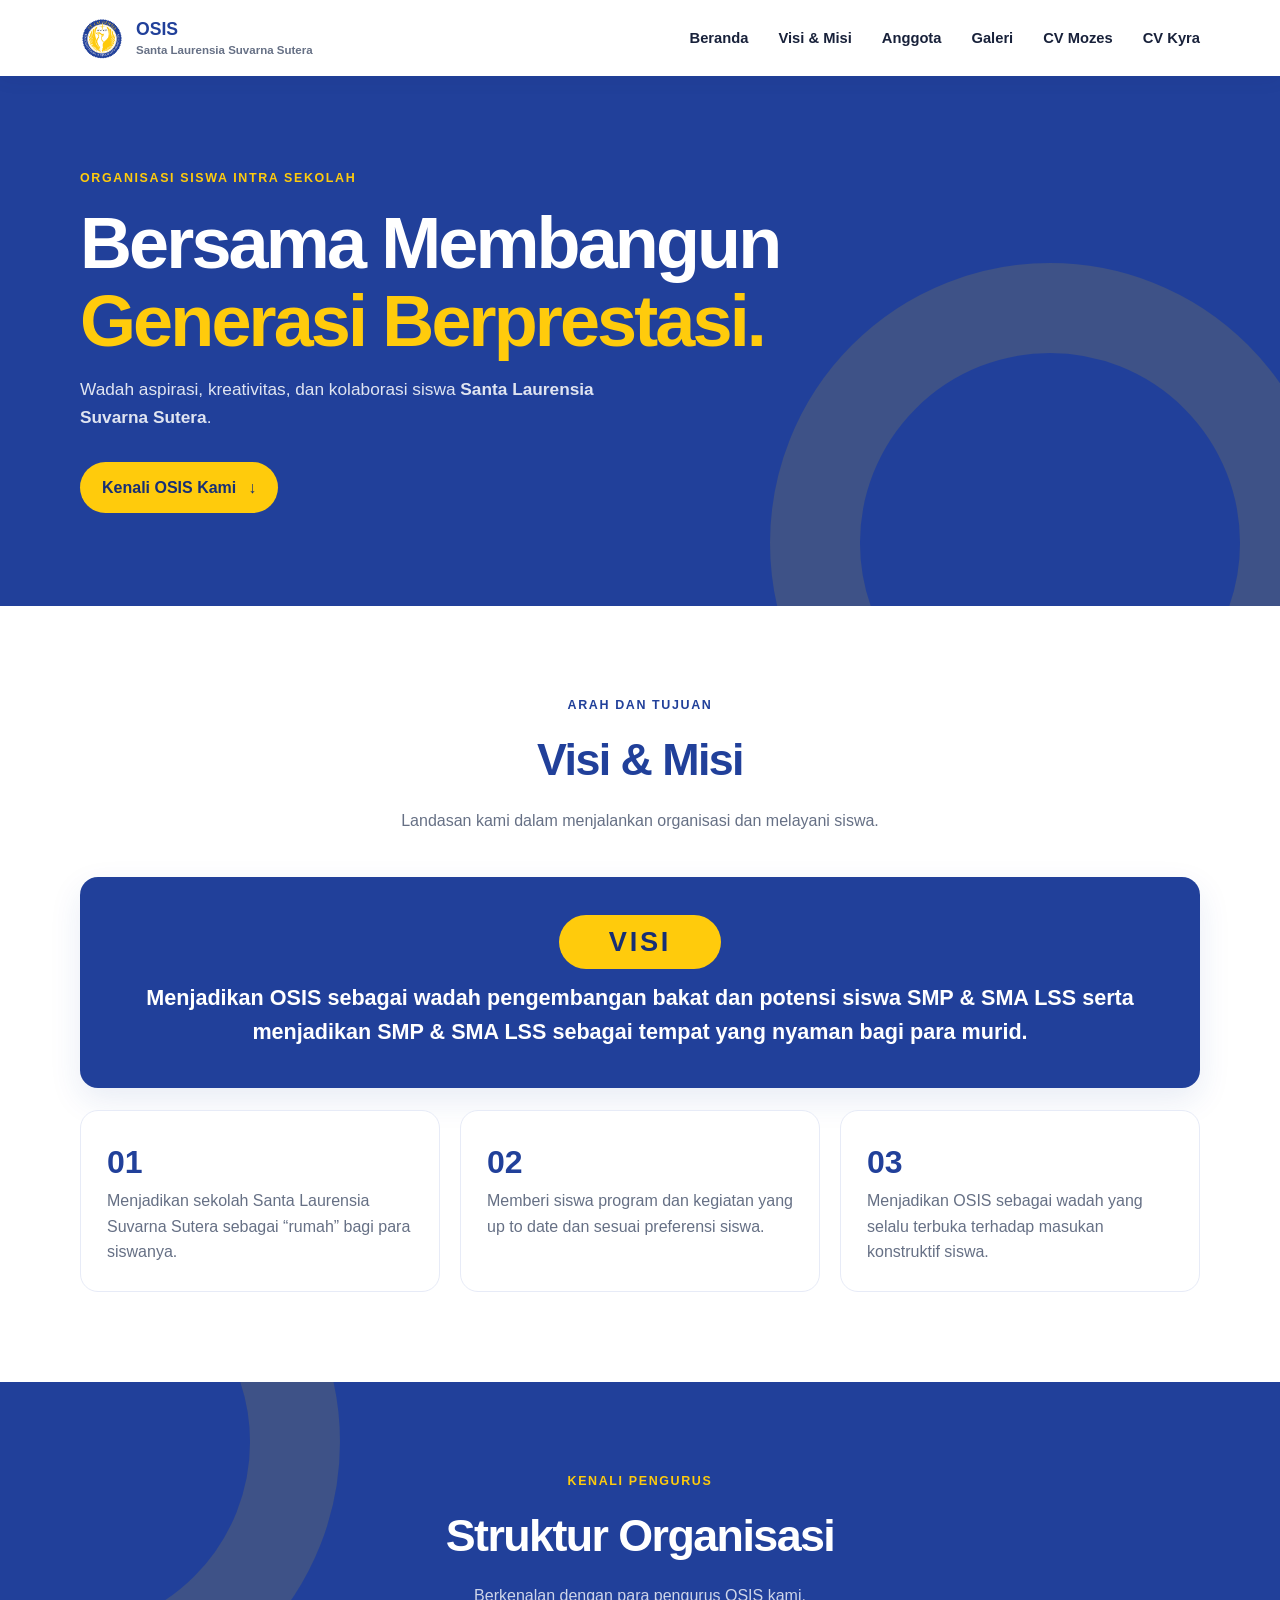
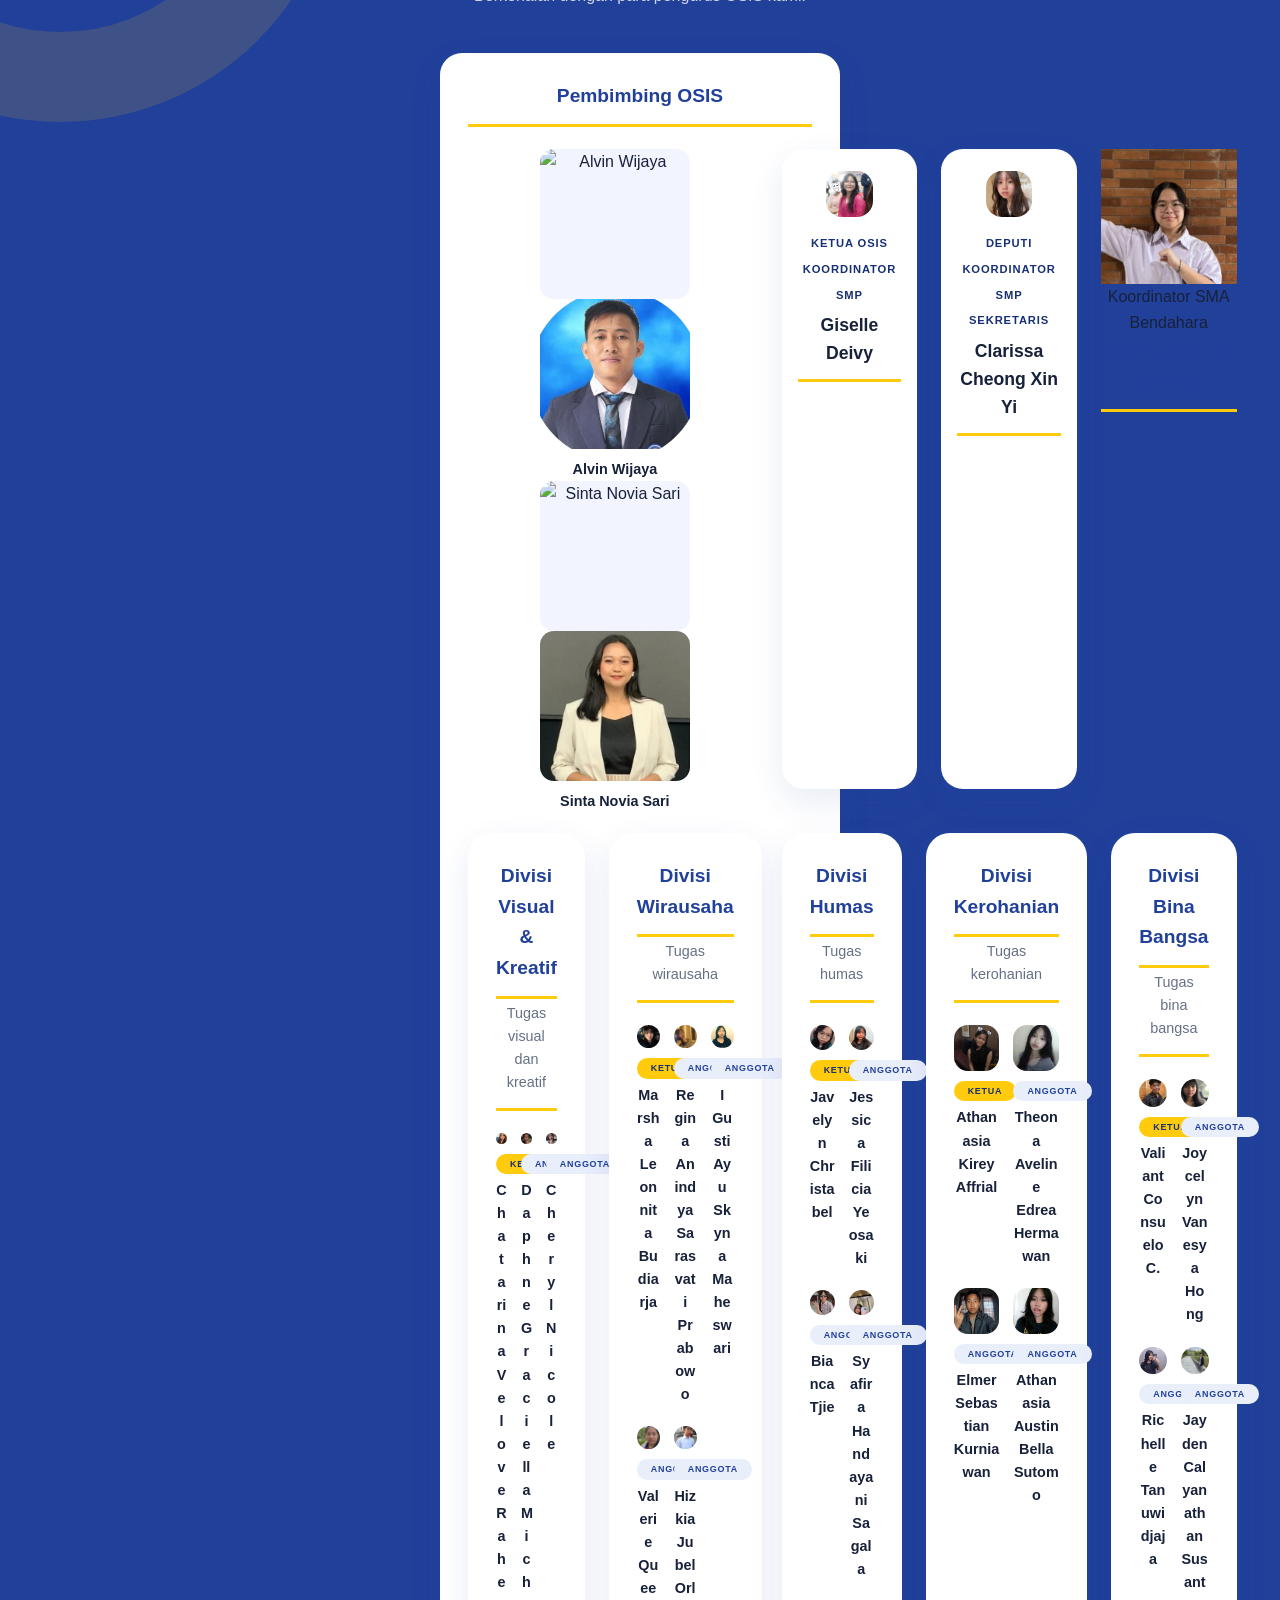
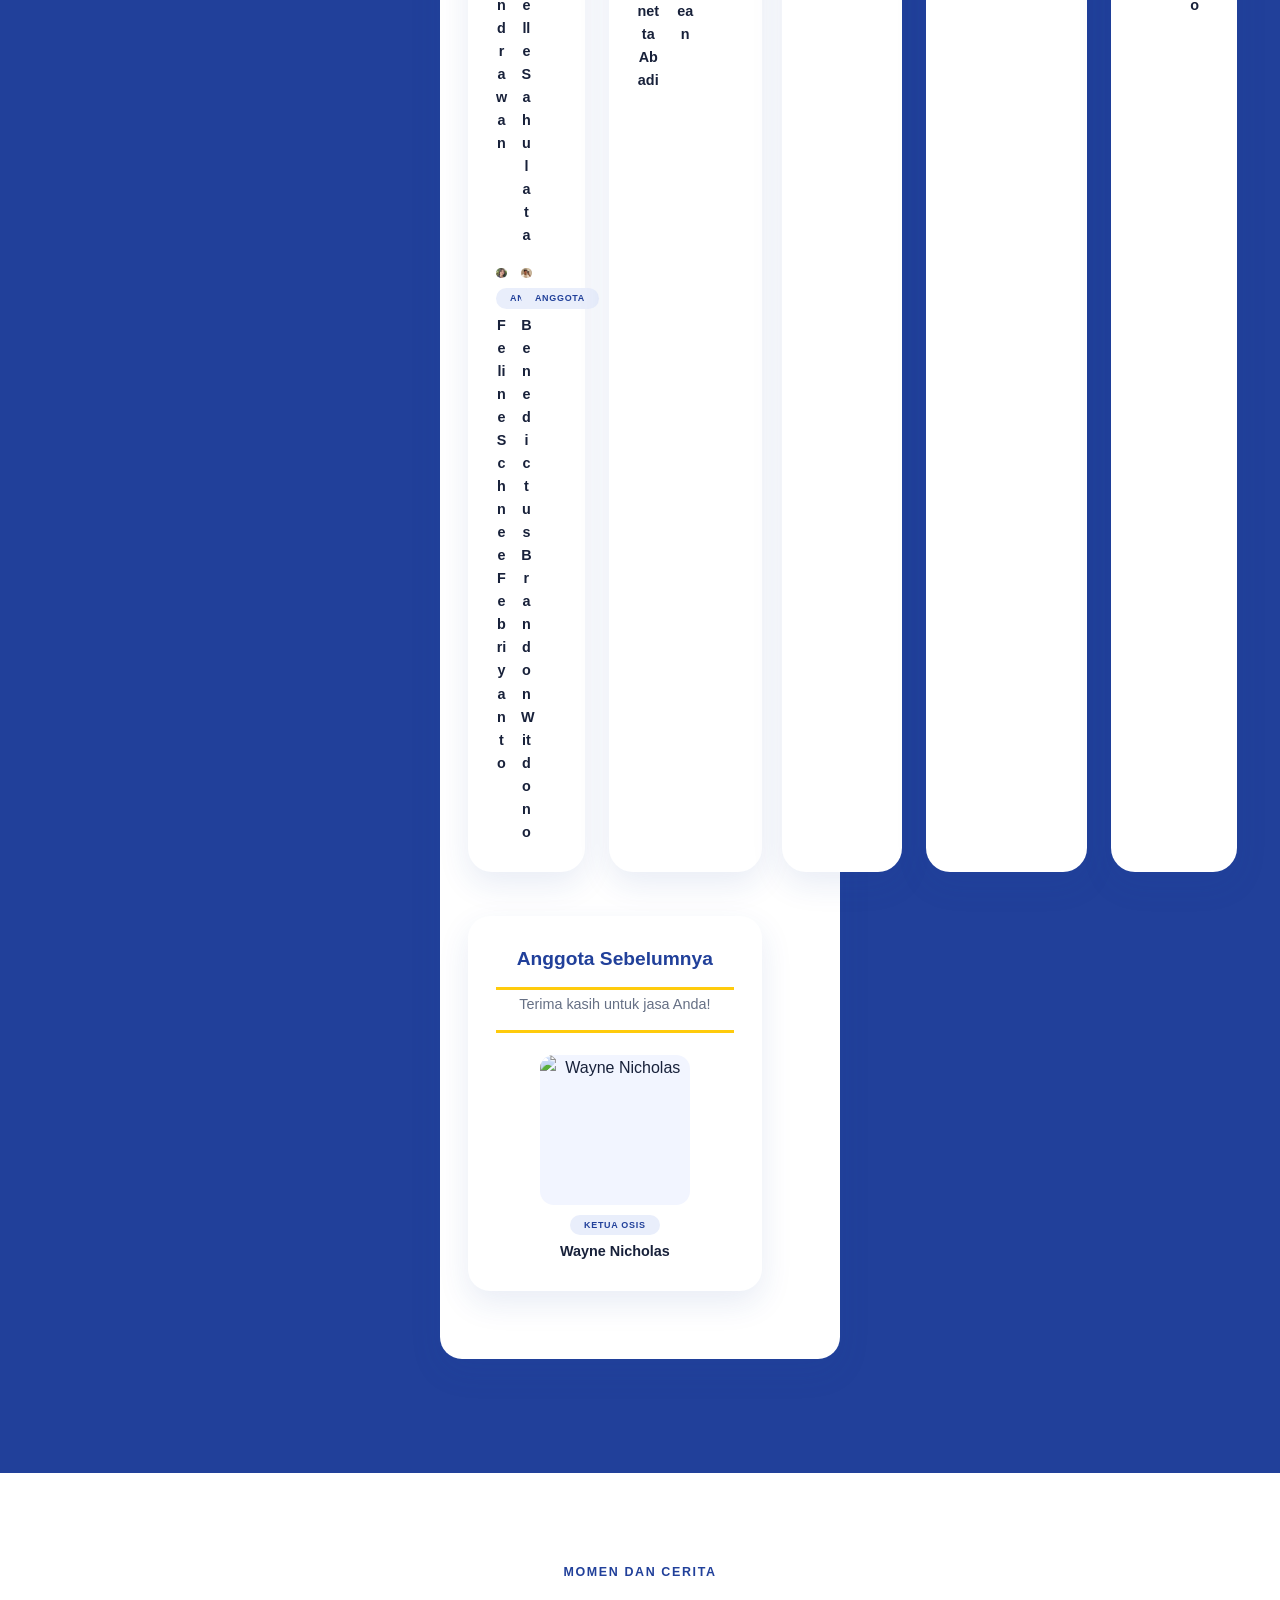
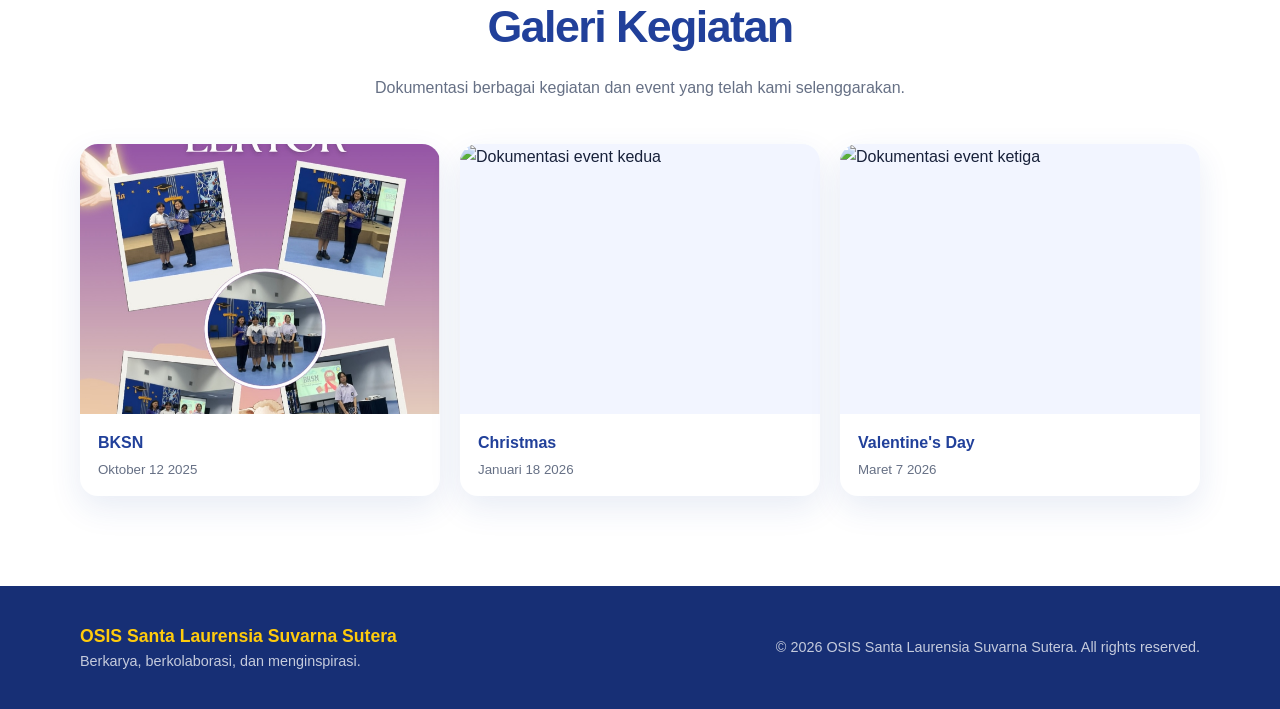
==== commit 99521dbb: "b" ====
--- a/index.html
+++ b/index.html
@@ -22,14 +22,8 @@
         <li><a href="#visi-misi">Visi &amp; Misi</a></li>
         <li><a href="#anggota">Anggota</a></li>
         <li><a href="#galeri">Galeri</a></li>
-        <li class="mozes-kyra-dropdown">
-          <input type="checkbox" id="mozes-kyra-dropdown-toggle-input" class="mozes-kyra-dropdown-checkbox">
-          <label for="mozes-kyra-dropdown-toggle-input" class="mozes-kyra-dropdown-toggle">Cv ▾</label>
-          <ul class="mozes-kyradropdown-menu">
-            <li><a href="html/mozes_cv.html"><span>Mozes</span> <span class="mozes-kyra-arrow">›</span></a></li>
-            <li><a href="html/kyra_cv.html"><span>Kyra</span> <span class="mozes-kyra-arrow">›</span></a></li>
-          </ul>
-        </li>
+        <li><a href="html/mozes_cv.html">CV Mozes</a></li>
+        <li><a href="html/kyra_cv.html">CV Kyra</a></li>
       </ul>
     </nav>
   </header>
--- a/css/index_style.css
+++ b/css/index_style.css
@@ -920,94 +920,4 @@
 
 .mozes-kyra-dropdown {
   position: relative;
-}
-
-.mozes-kyra-dropdown-menu {
-  position: absolute;
-  top: 100%;
-  left: 0;
-  min-width: 140px;
-  background: var(--white);
-  box-shadow: 0 12px 24px rgba(20, 35, 80, 0.12);
-  border-radius: 8px;
-  list-style: none;
-  padding: 8px 0;
-  display: none;
-  z-index: 200;
-}
-
-.mozes-kyra-dropdown {
-  position: relative;
-  display: inline-block;
-}
-
-.mozes-kyra-dropdown-checkbox {
-  display: none;
-}
-
-.mozes-kyra-dropdown-toggle {
-  color: var(--text);
-  font-size: 0.92rem;
-  font-weight: 650;
-  cursor: pointer;
-  user-select: none;
-  transition: color 0.2s ease;
-  display: inline-block;
-}
-
-.mozes-kyra-dropdown-toggle:hover {
-  color: var(--blue);
-}
-
-.mozes-kyra-dropdown-menu {
-  position: absolute;
-  top: calc(100% + 14px);
-  left: 50%;
-  transform: translateX(-50%);
-  width: 240px;
-  background: #1e1b4b;
-  border-radius: 12px;
-  box-shadow: 0 16px 40px rgba(15, 23, 42, 0.35);
-  list-style: none;
-  padding: 10px 0;
-  display: none;
-  z-index: 200;
-}
-
-.mozes-kyra-dropdown-menu::before {
-  content: '';
-  position: absolute;
-  top: -6px;
-  left: 50%;
-  transform: translateX(-50%) rotate(45deg);
-  width: 12px;
-  height: 12px;
-  background: #1e1b4b;
-  border-radius: 2px 0 0 0;
-}
-
-.mozes-kyra-dropdown-checkbox:checked ~ .mozes-kyra-dropdown-menu {
-  display: block;
-}
-
-.mozes-kyra-dropdown-menu li a {
-  display: flex;
-  align-items: center;
-  justify-content: space-between;
-  padding: 14px 20px;
-  font-size: 1.05rem;
-  font-weight: 600;
-  color: #ffffff;
-  transition: background 0.2s ease;
-  text-decoration: none;
-}
-
-.mozes-kyra-dropdown-menu li a:hover {
-  background: rgba(255, 255, 255, 0.08);
-}
-
-.mozes-kyra-arrow {
-  color: rgba(255, 255, 255, 0.6);
-  font-size: 1.2rem;
-  font-weight: 400;
 }
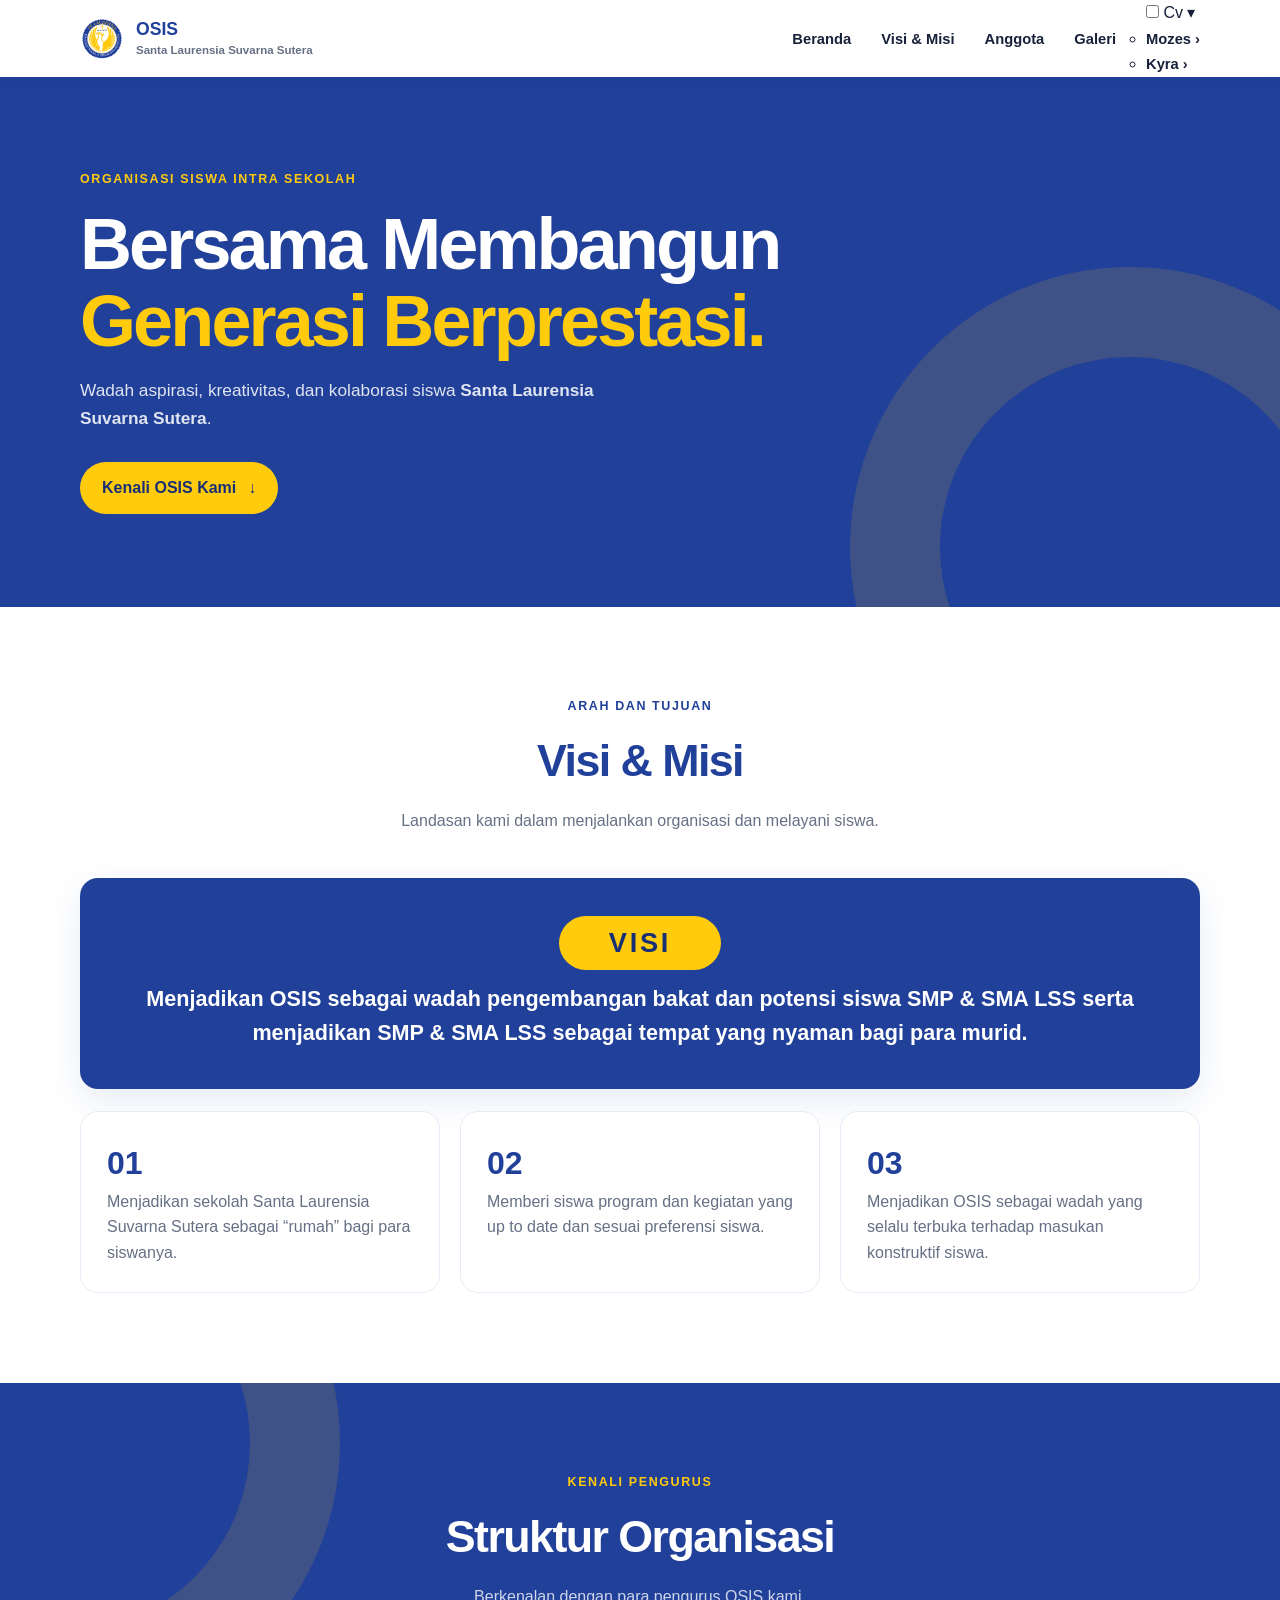
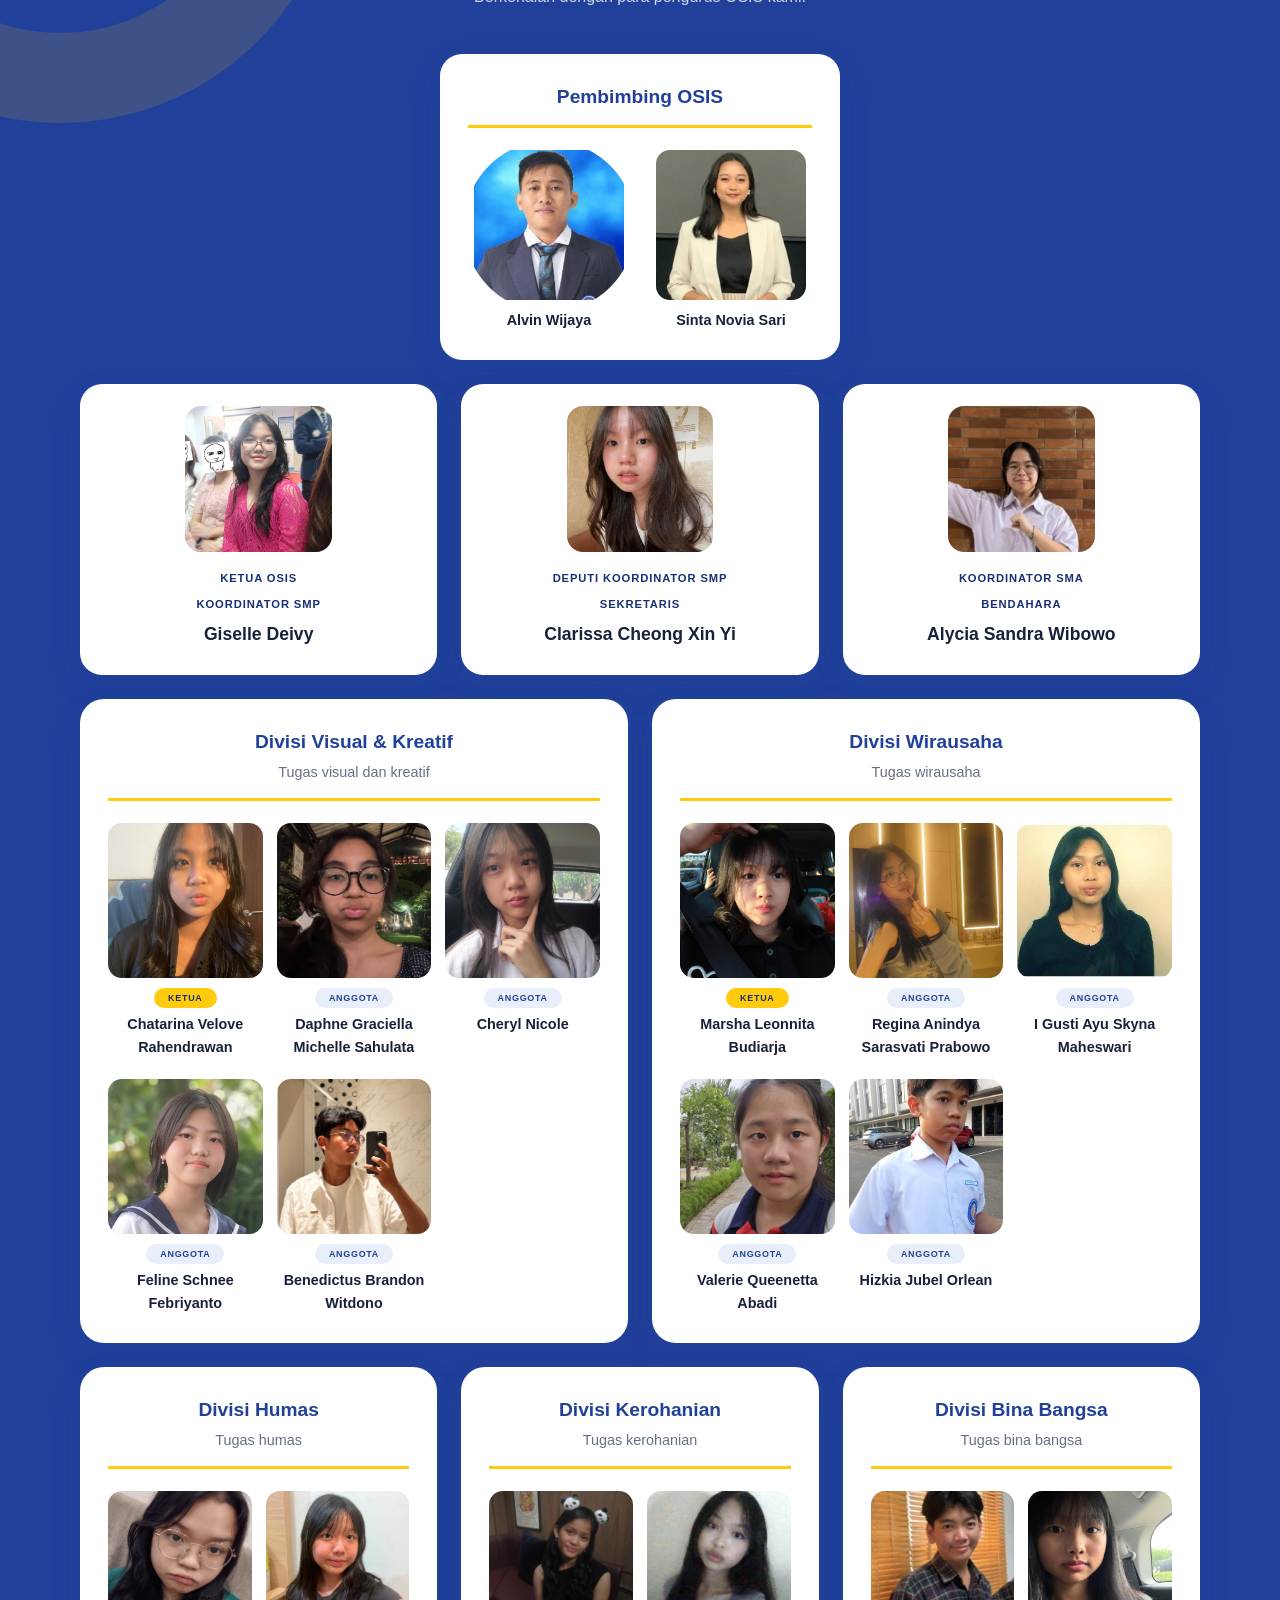
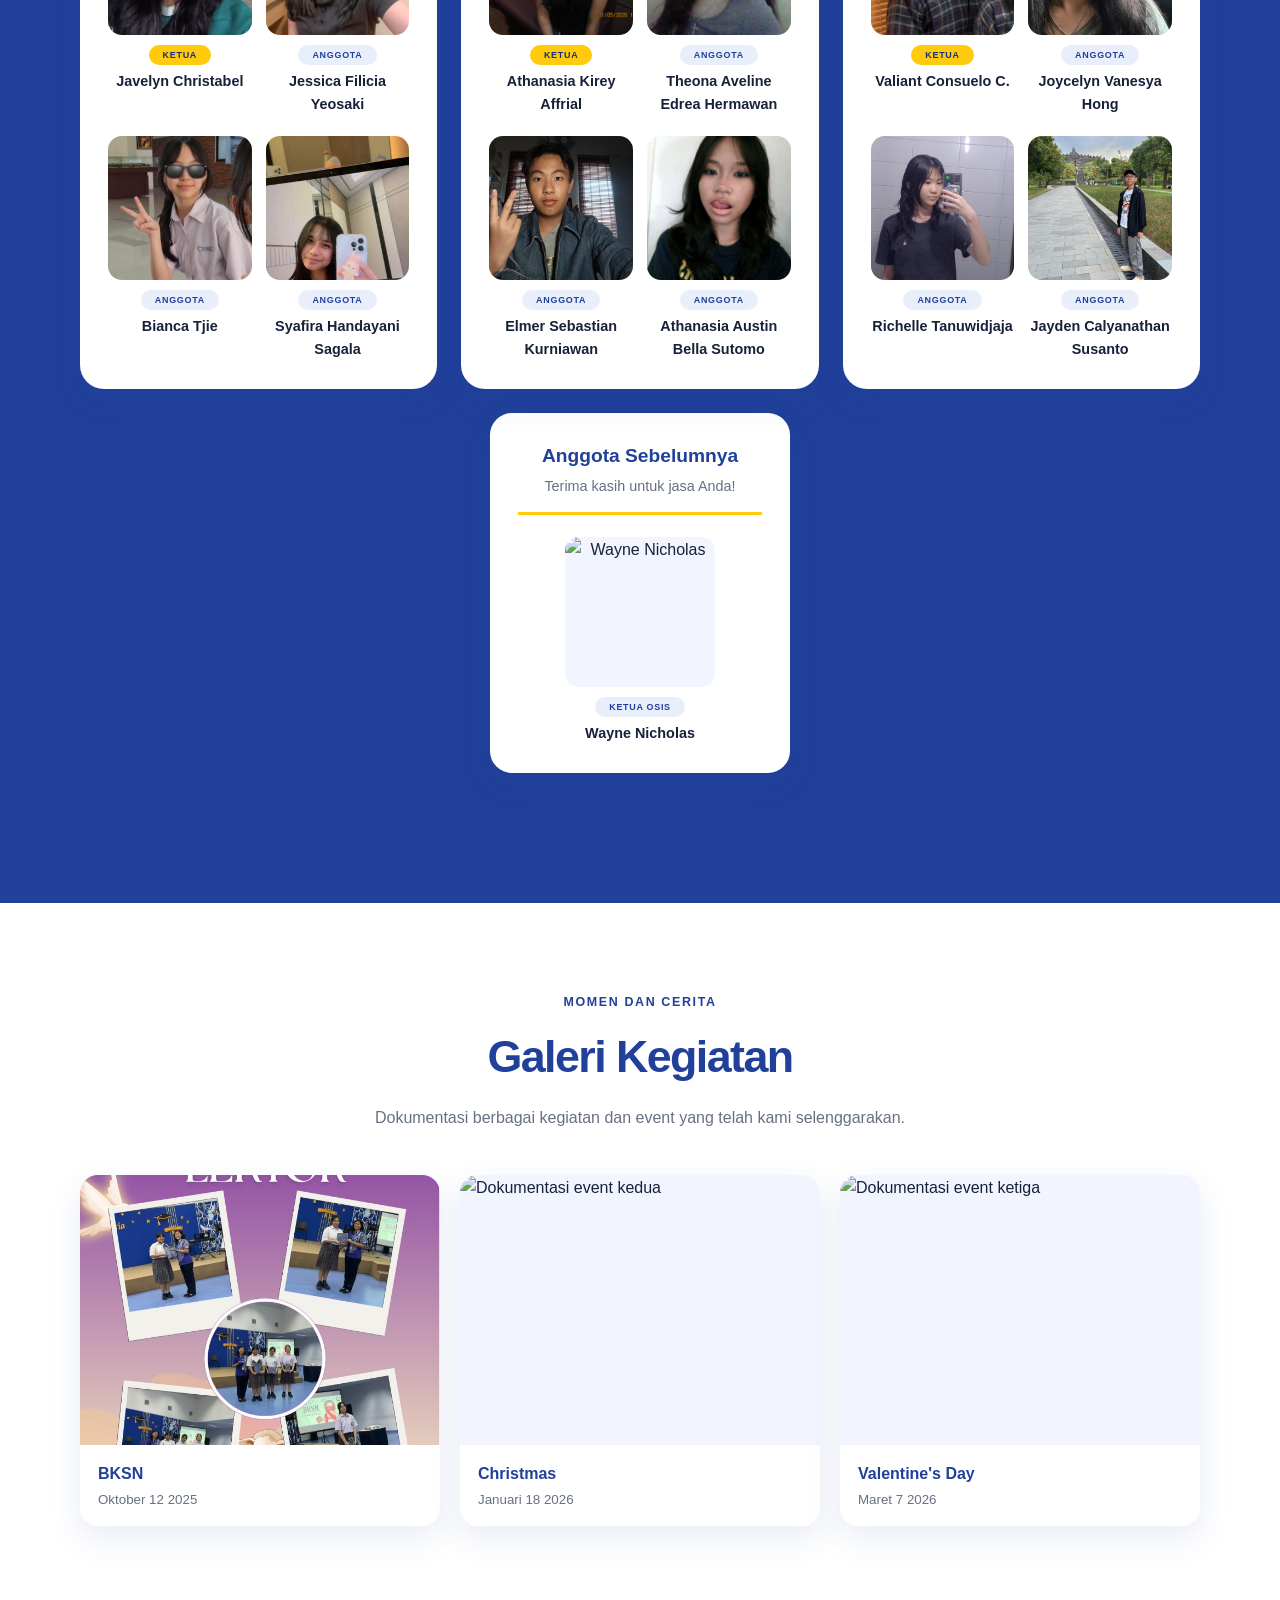
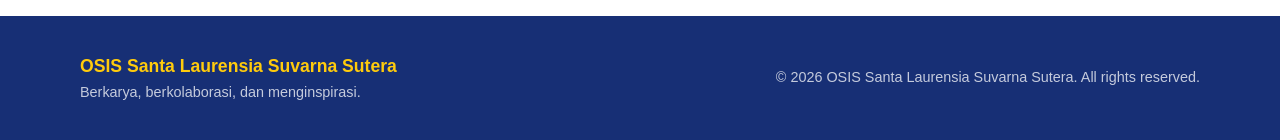
==== commit b8b4c7da: "fixing thml" ====
--- a/index.html
+++ b/index.html
@@ -22,15 +22,21 @@
         <li><a href="#visi-misi">Visi &amp; Misi</a></li>
         <li><a href="#anggota">Anggota</a></li>
         <li><a href="#galeri">Galeri</a></li>
-        <li><a href="html/mozes_cv.html">CV Mozes</a></li>
-        <li><a href="html/kyra_cv.html">CV Kyra</a></li>
+        <li class="mozeskyradropdown">
+          <input type="checkbox" id="mozeskyradropdown-toggle-input" class="mozeskyradropdown-checkbox">
+          <label for="mozeskyradropdown-toggle-input" class="mozeskyradropdown-toggle">Cv ▾</label>
+          <ul class="mozeskyradropdown-menu">
+            <li><a href="html/mozes_cv.html"><span>Mozes</span> <span class="mozeskyra-arrow">›</span></a></li>
+            <li><a href="html/kyra_cv.html"><span>Kyra</span> <span class="mozeskyra-arrow">›</span></a></li>
+          </ul>
+        </li>
       </ul>
     </nav>
   </header>
 
   <main>
     <section class="mozes-kyra-hero" id="beranda">
-      <div class="mozes-kyra-container mozes-kyra-hero-content mozes-kyra-card-hero-wrapper">
+      <div class="mozes-kyra-container mozes-kyra-hero-content">
         <div class="mozes-kyra-card-hero-text">
           <p class="mozes-kyra-eyebrow">Organisasi Siswa Intra Sekolah</p>
           <h1>Bersama Membangun<br><span>Generasi Berprestasi.</span></h1>
@@ -40,6 +46,7 @@
           </p>
           <a class="mozes-kyra-button mozes-kyra-button-yellow" href="#visi-misi">Kenali OSIS Kami <span>↓</span></a>
         </div>
+      </div>
       <div class="mozes-kyra-hero-decoration" aria-hidden="true"></div>
     </section>
 
@@ -87,18 +94,13 @@
 
           <div class="mozes-kyra-advisor-members">
             <div class="mozes-kyra-advisor-member">
-              <img src="../images/pembimbing-1.jpg" alt="Alvin Wijaya">
-            <div class="MK-advisor-member">
               <img src="images/alvin-wijaya.jpeg" alt="Alvin Wijaya">
               <p>Alvin Wijaya</p>
             </div>
             <div class="mozes-kyra-advisor-member">
-              <img src="../images/pembimbing-2.jpg" alt="Sinta Novia Sari">
-            <div class="MK-advisor-member">
               <img src="images/sinta-novia-sari.jpe" alt="Sinta Novia Sari">
               <p>Sinta Novia Sari</p>
             </div>
-
           </div>
 
         </div>
@@ -121,9 +123,9 @@
             </div>
           </article>
 
-          <article class="MK-leader-card">
+          <article class="mozes-kyra-leader-card">
             <img src="images/alycia.jpg" alt="Alycia Sandra Wibowo">
-            <div class="MK-leader-info">
+            <div class="mozes-kyra-leader-info">
               <span>Koordinator SMA<br />Bendahara</span>
               <h3>Alycia Sandra Wibowo</h3>
             </div>
@@ -322,7 +324,7 @@
           <div class="mozes-kyra-former-member-members">
 
             <div class="mozes-kyra-former-member">
-              <img src="../images/mantan-anggota.jpg" alt="Wayne Nicholas">
+              <img src="images/mantan-anggota.jpg" alt="Wayne Nicholas">
 
               <span class="mozes-kyra-member-role">KETUA OSIS</span>
 
@@ -381,4 +383,4 @@
   </footer>
 </body>
 
-</html>
+</html>
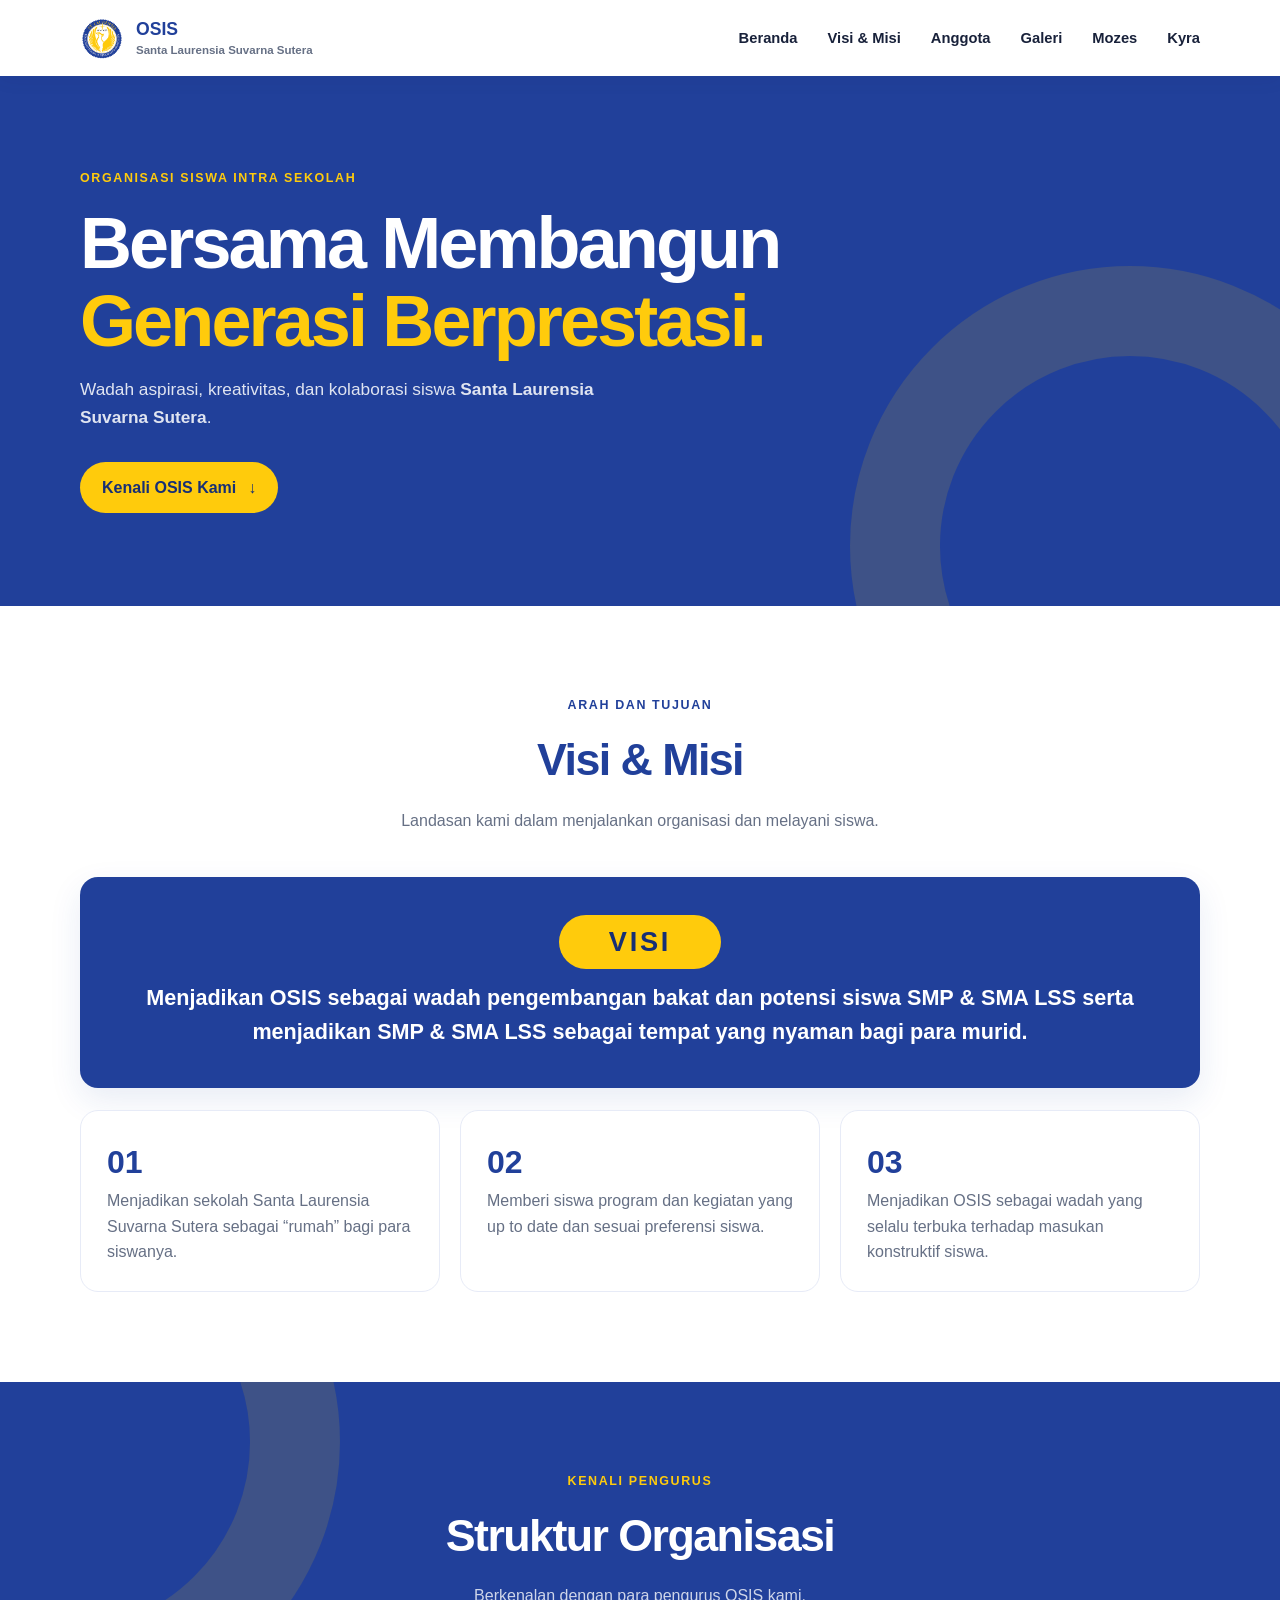
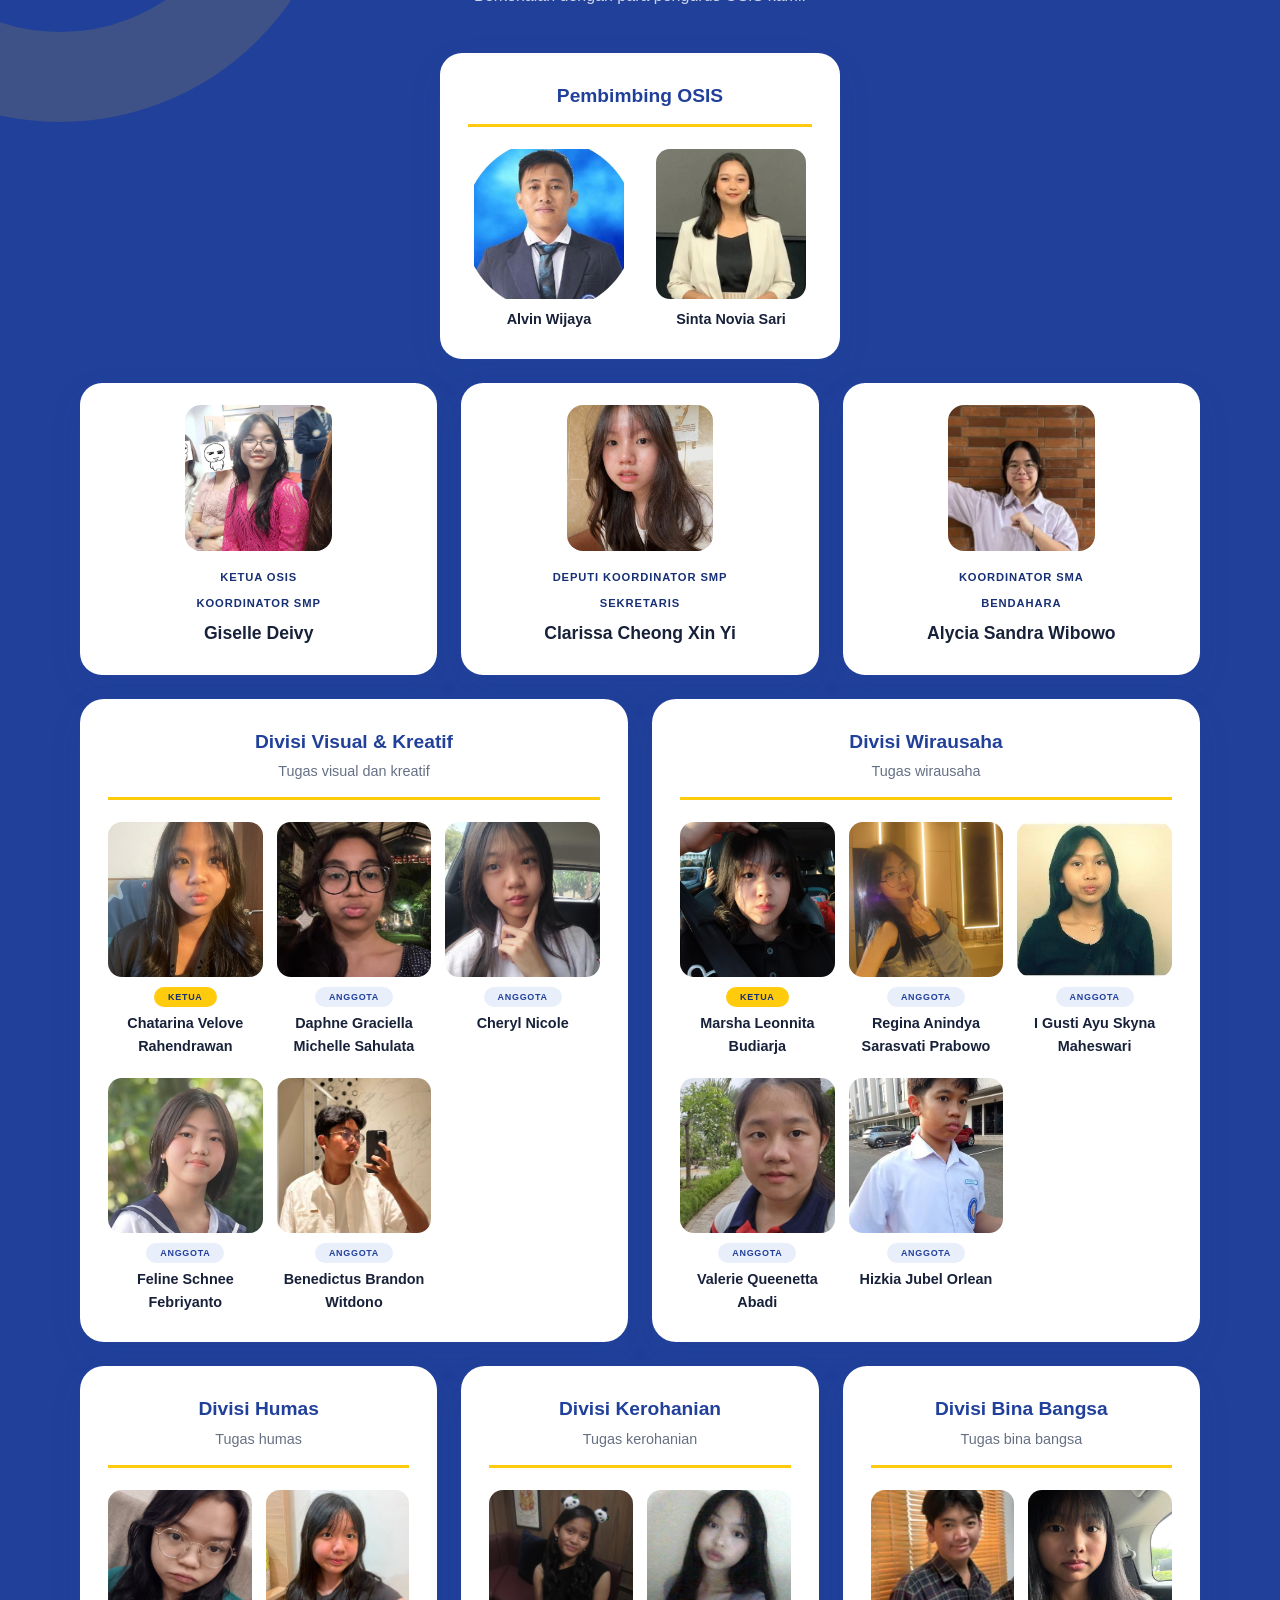
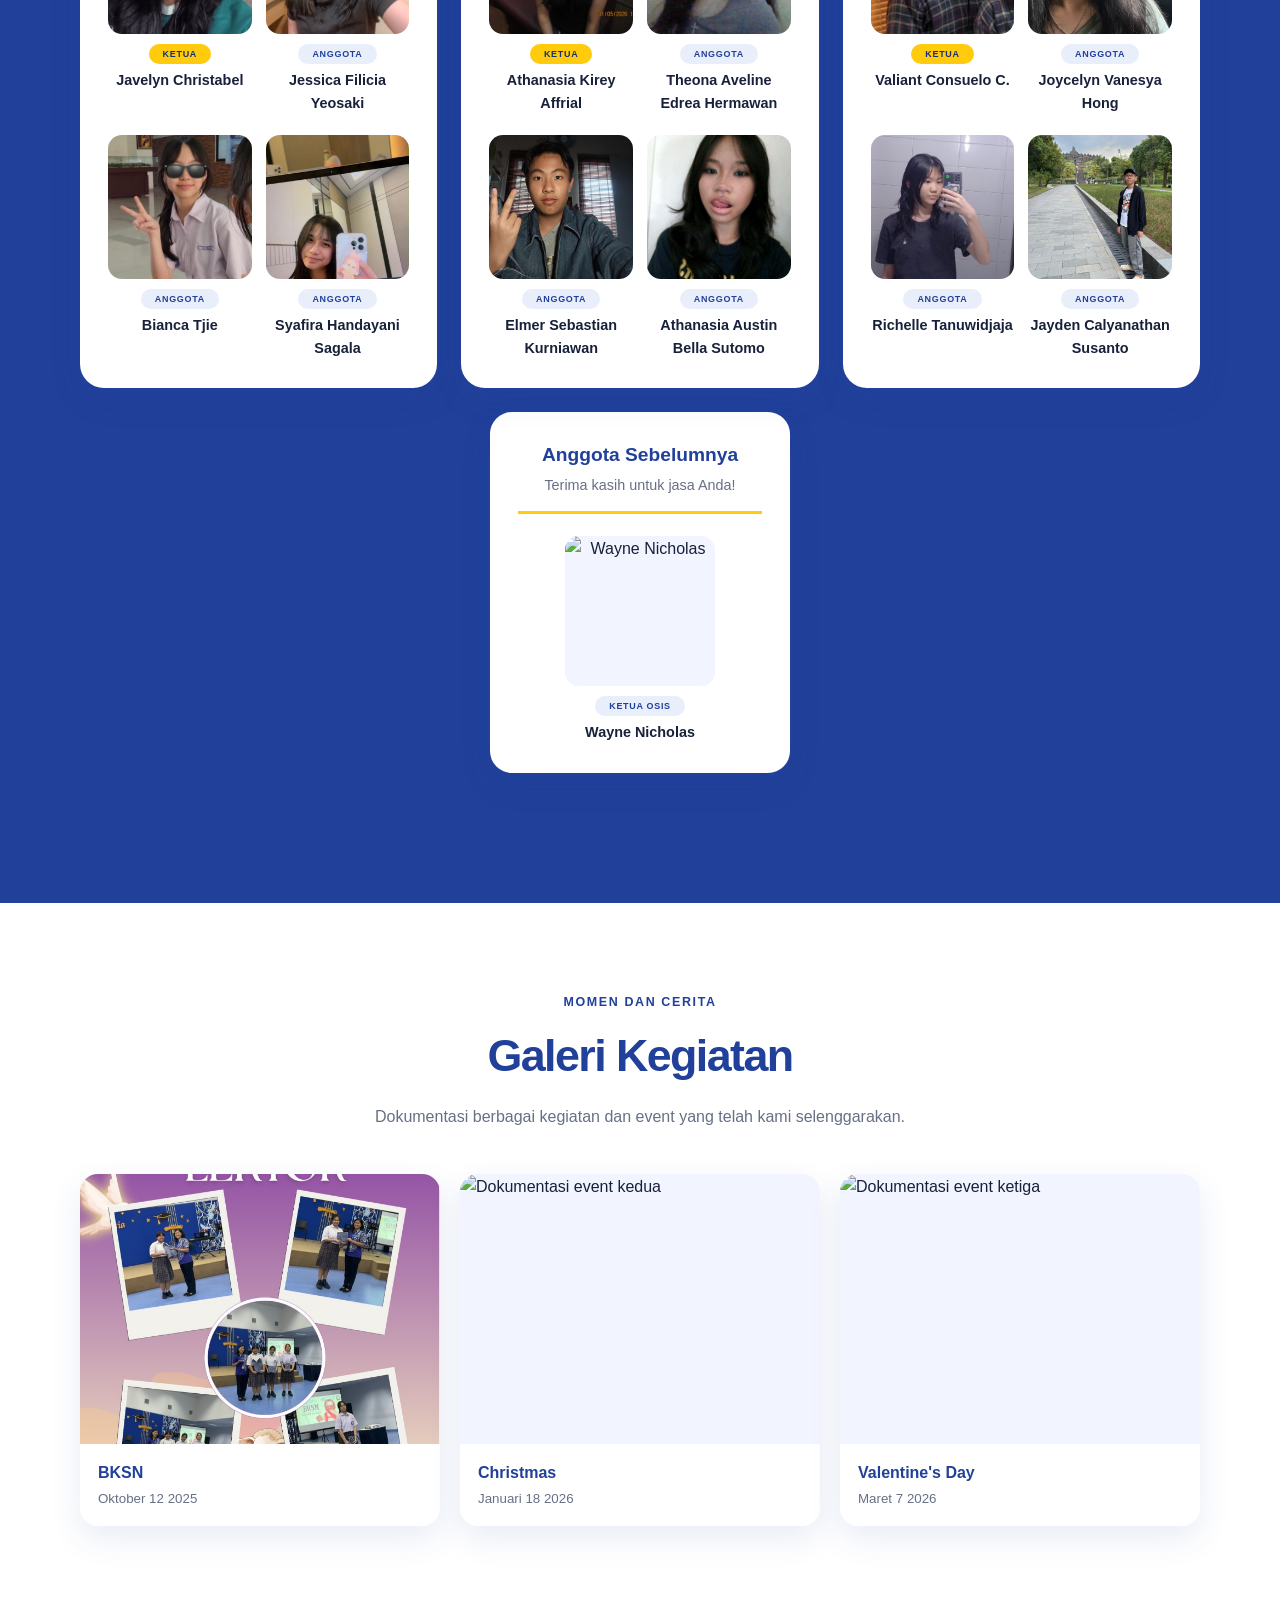
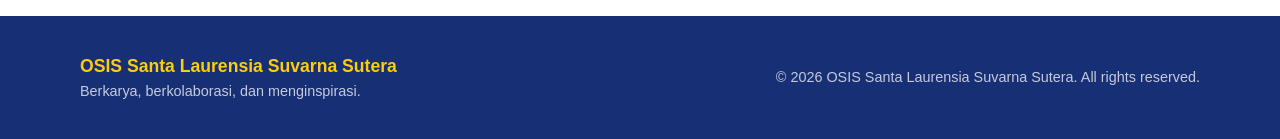
==== commit 5c63a2eb: "Update index.html" ====
--- a/index.html
+++ b/index.html
@@ -22,14 +22,8 @@
         <li><a href="#visi-misi">Visi &amp; Misi</a></li>
         <li><a href="#anggota">Anggota</a></li>
         <li><a href="#galeri">Galeri</a></li>
-        <li class="mozeskyradropdown">
-          <input type="checkbox" id="mozeskyradropdown-toggle-input" class="mozeskyradropdown-checkbox">
-          <label for="mozeskyradropdown-toggle-input" class="mozeskyradropdown-toggle">Cv ▾</label>
-          <ul class="mozeskyradropdown-menu">
-            <li><a href="html/mozes_cv.html"><span>Mozes</span> <span class="mozeskyra-arrow">›</span></a></li>
-            <li><a href="html/kyra_cv.html"><span>Kyra</span> <span class="mozeskyra-arrow">›</span></a></li>
-          </ul>
-        </li>
+        <li><a href="html/mozes_cv.html">Mozes</a></li>
+        <li><a href="html/kyra_cv.html">Kyra</a></li>
       </ul>
     </nav>
   </header>
@@ -383,4 +377,4 @@
   </footer>
 </body>
 
-</html>+</html>
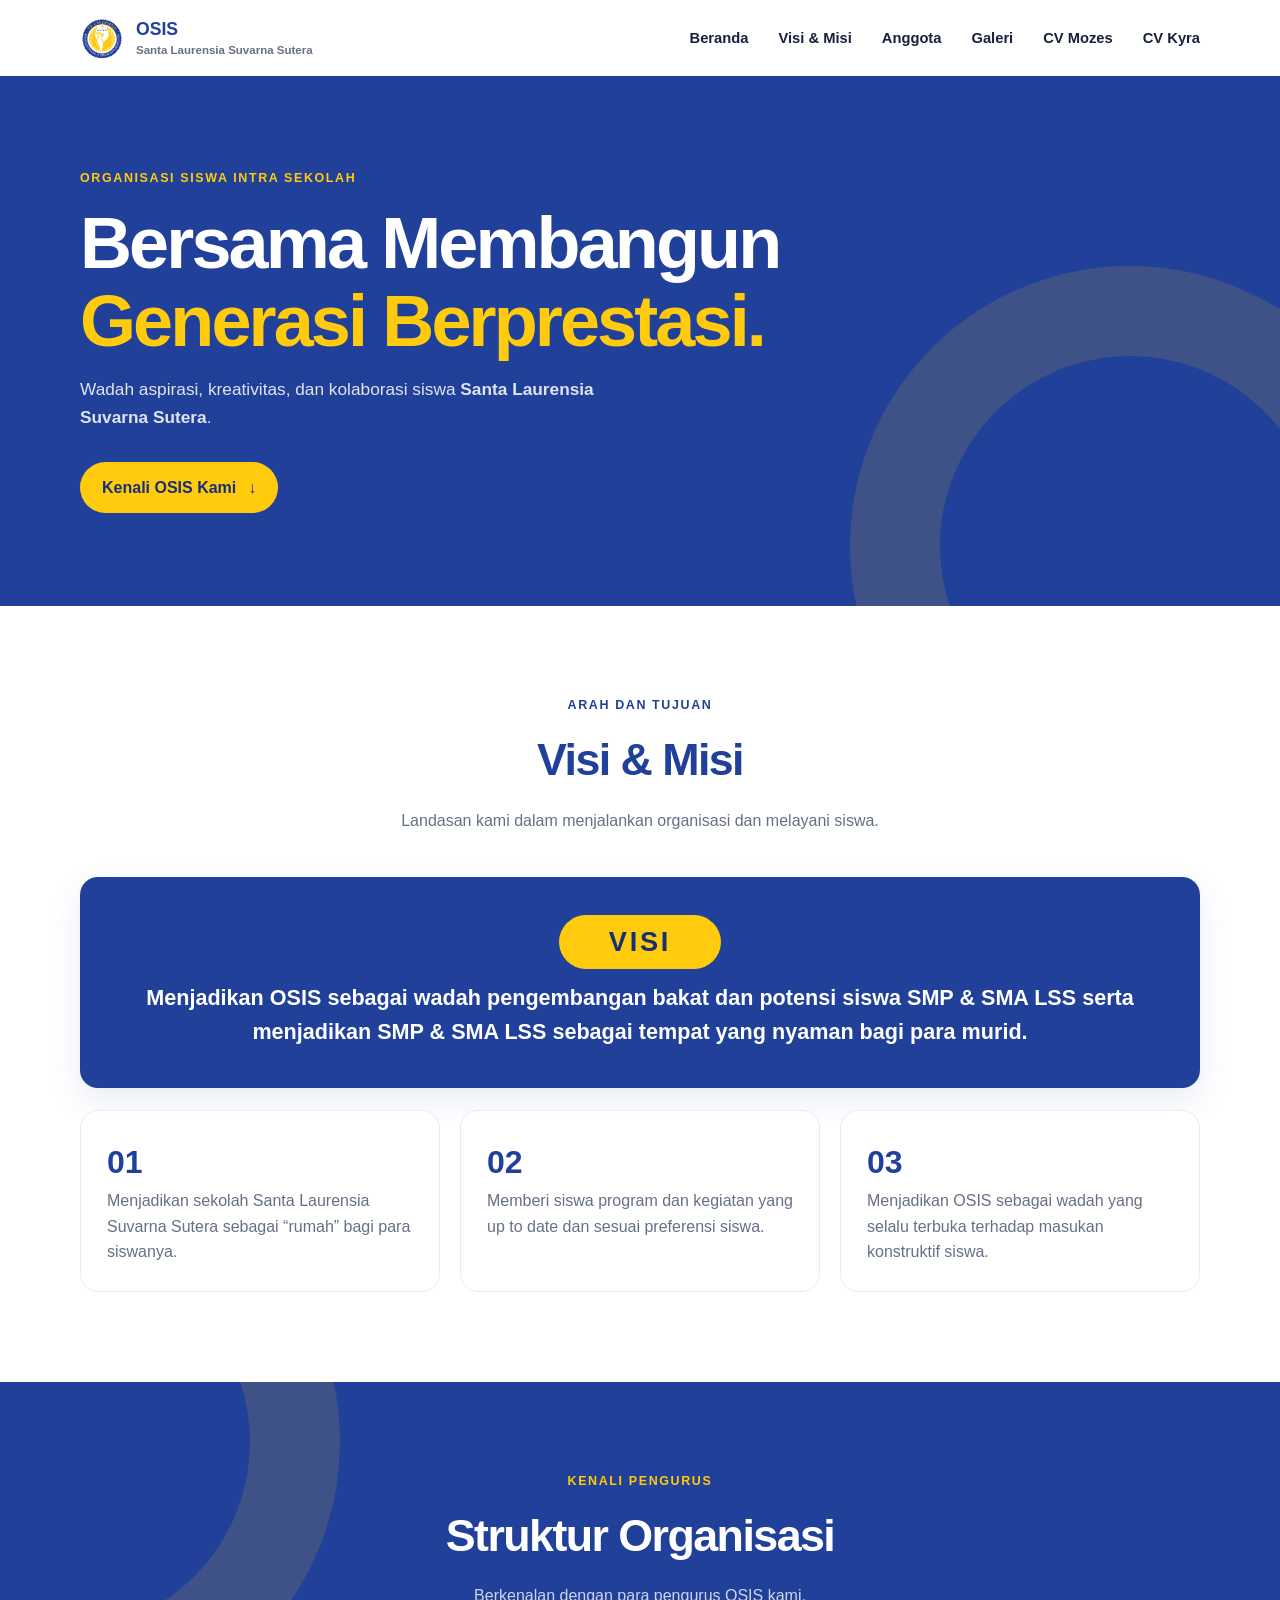
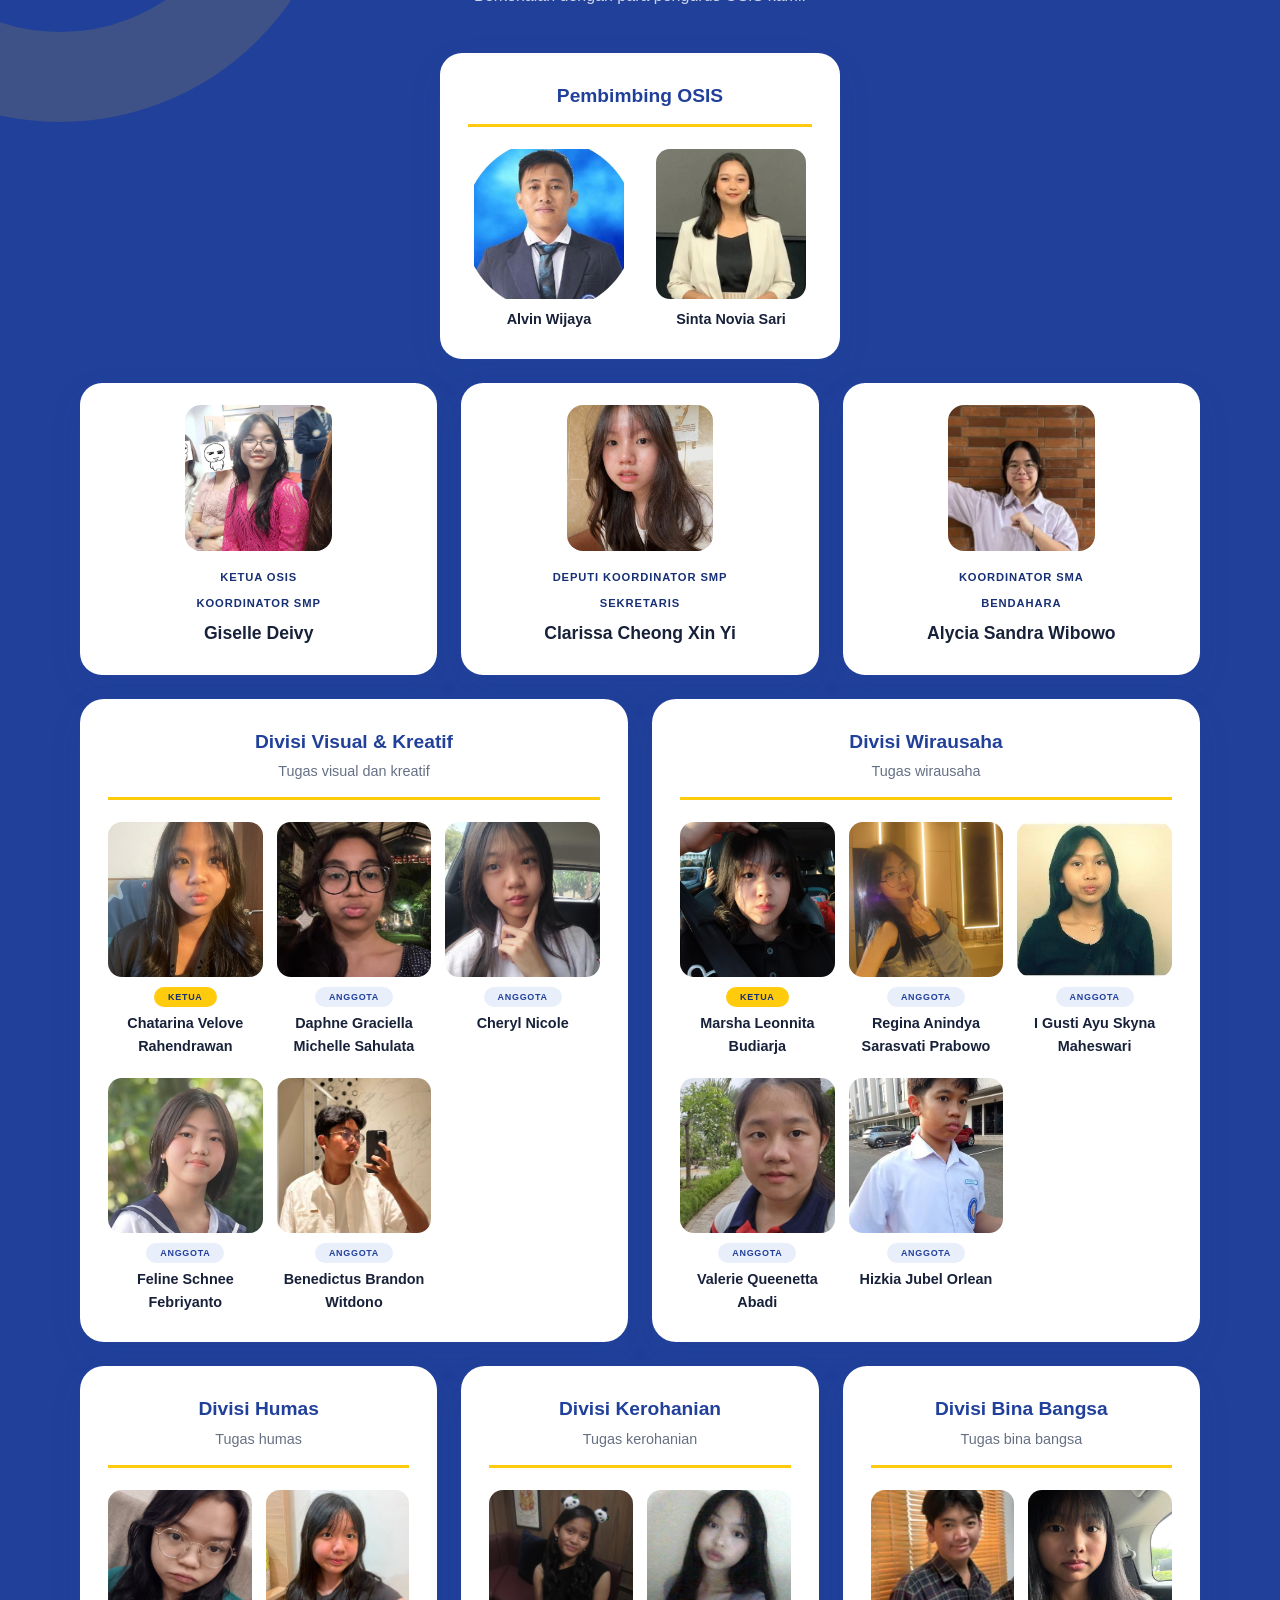
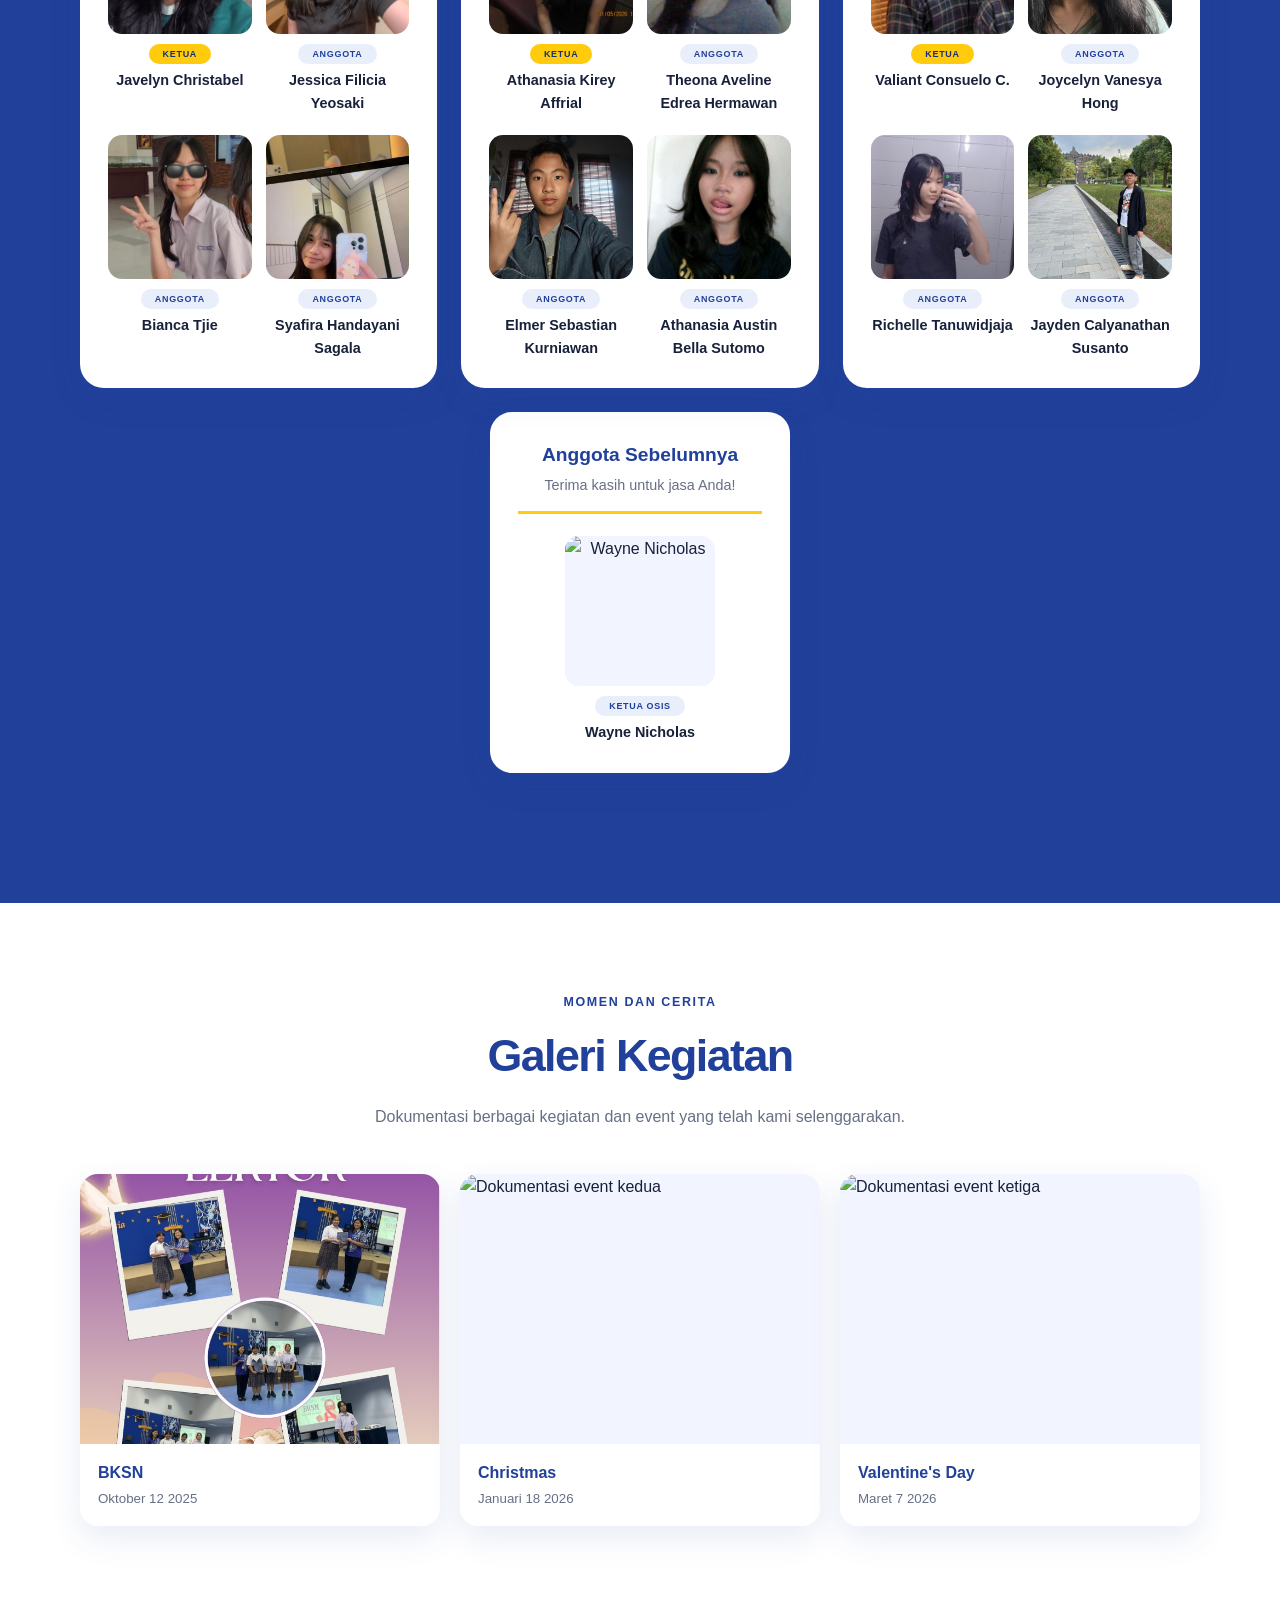
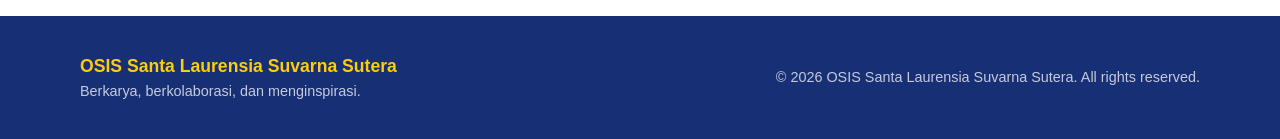
==== commit 4505c9a8: "Update fmt.Println message from 'Hello' to 'Goodbye'" ====
--- a/index.html
+++ b/index.html
@@ -22,8 +22,8 @@
         <li><a href="#visi-misi">Visi &amp; Misi</a></li>
         <li><a href="#anggota">Anggota</a></li>
         <li><a href="#galeri">Galeri</a></li>
-        <li><a href="html/mozes_cv.html">Mozes</a></li>
-        <li><a href="html/kyra_cv.html">Kyra</a></li>
+        <li><a href="html/mozes_cv.html">CV Mozes</a></li>
+        <li><a href="html/kyra_cv.html">CV Kyra</a></li>
       </ul>
     </nav>
   </header>
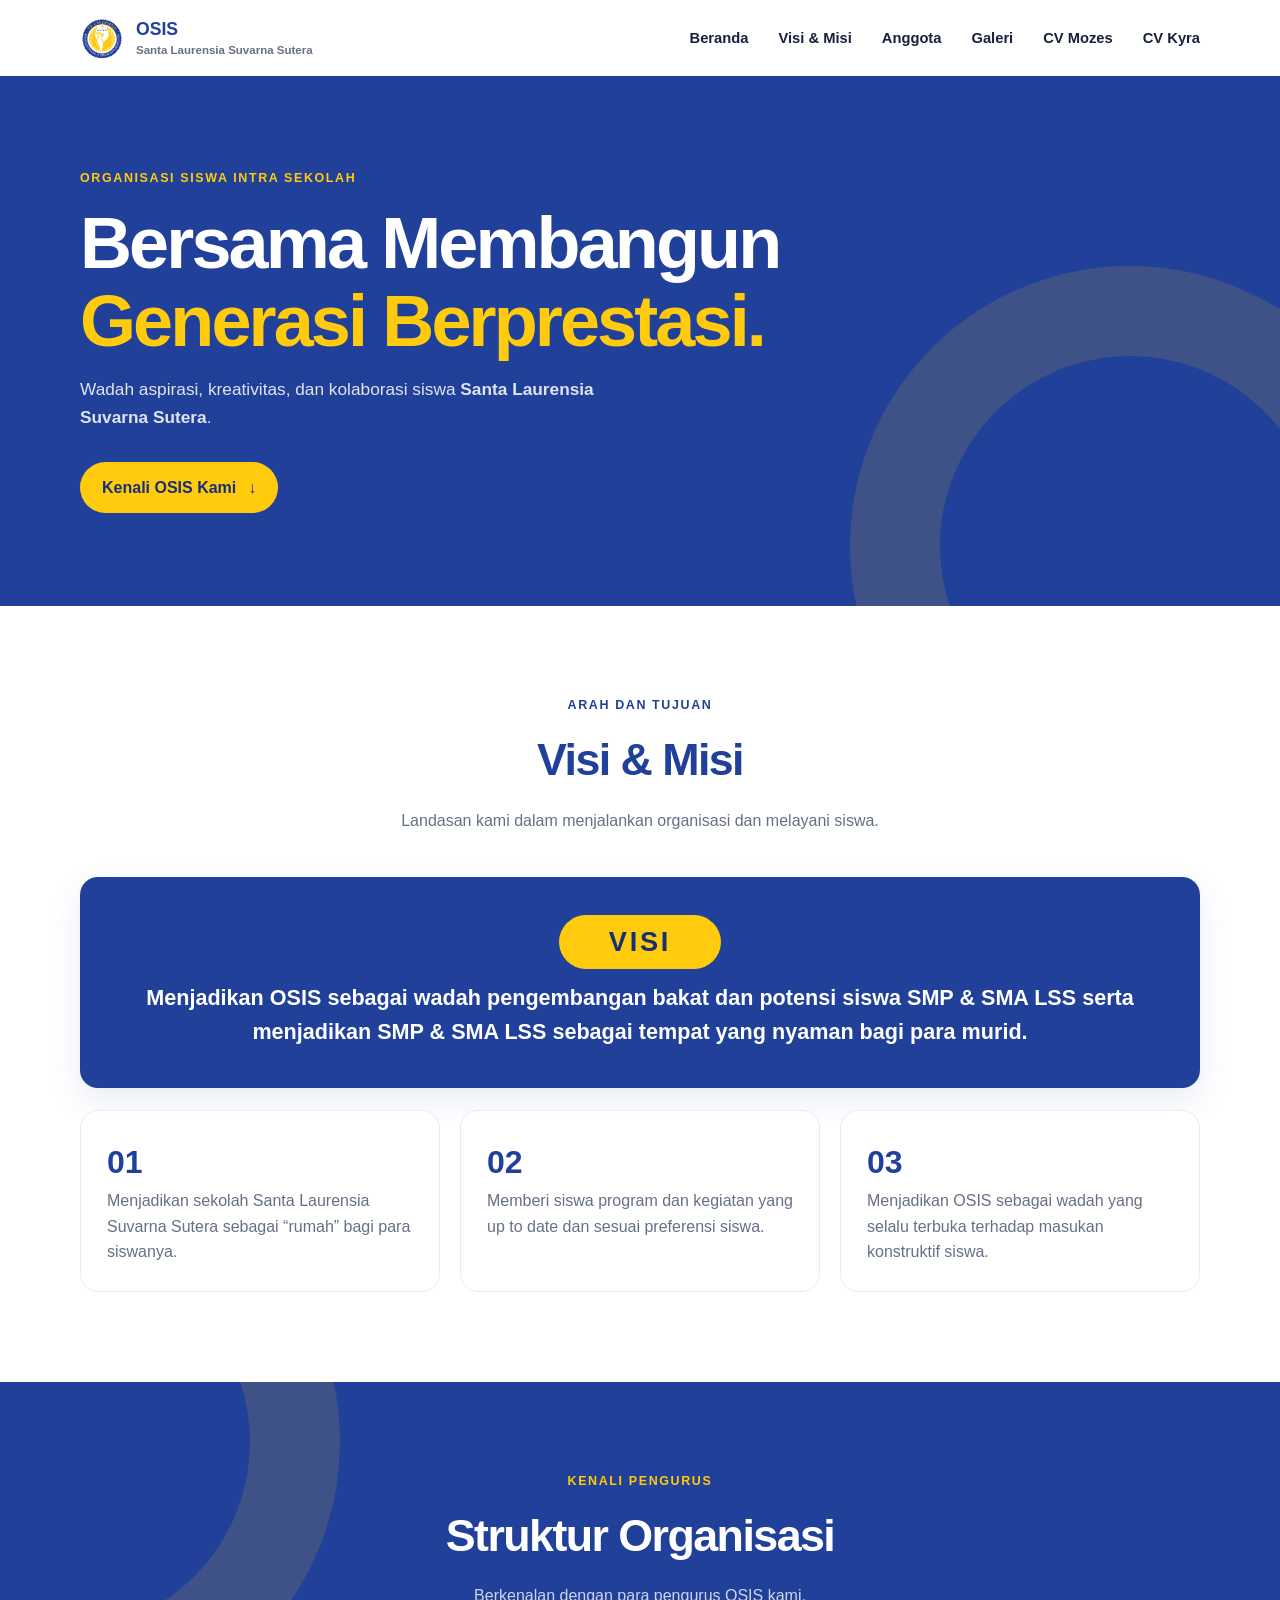
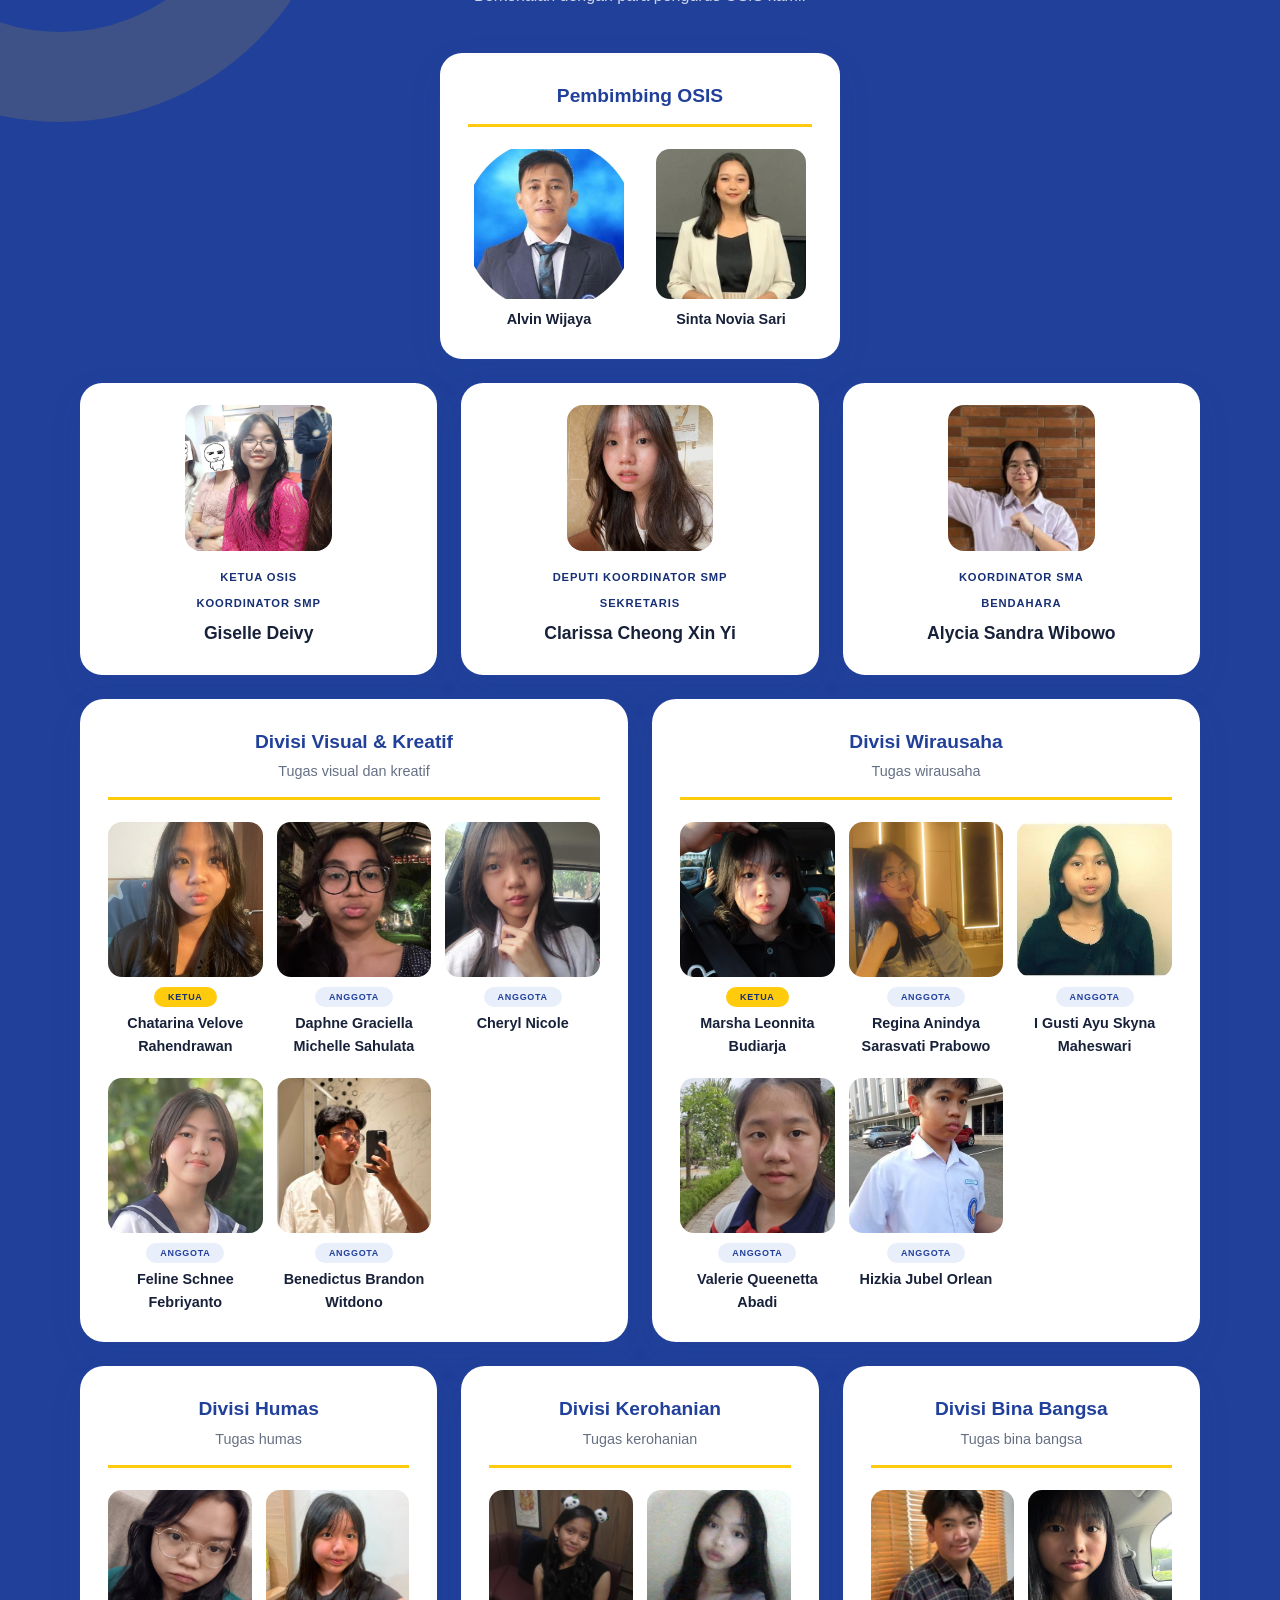
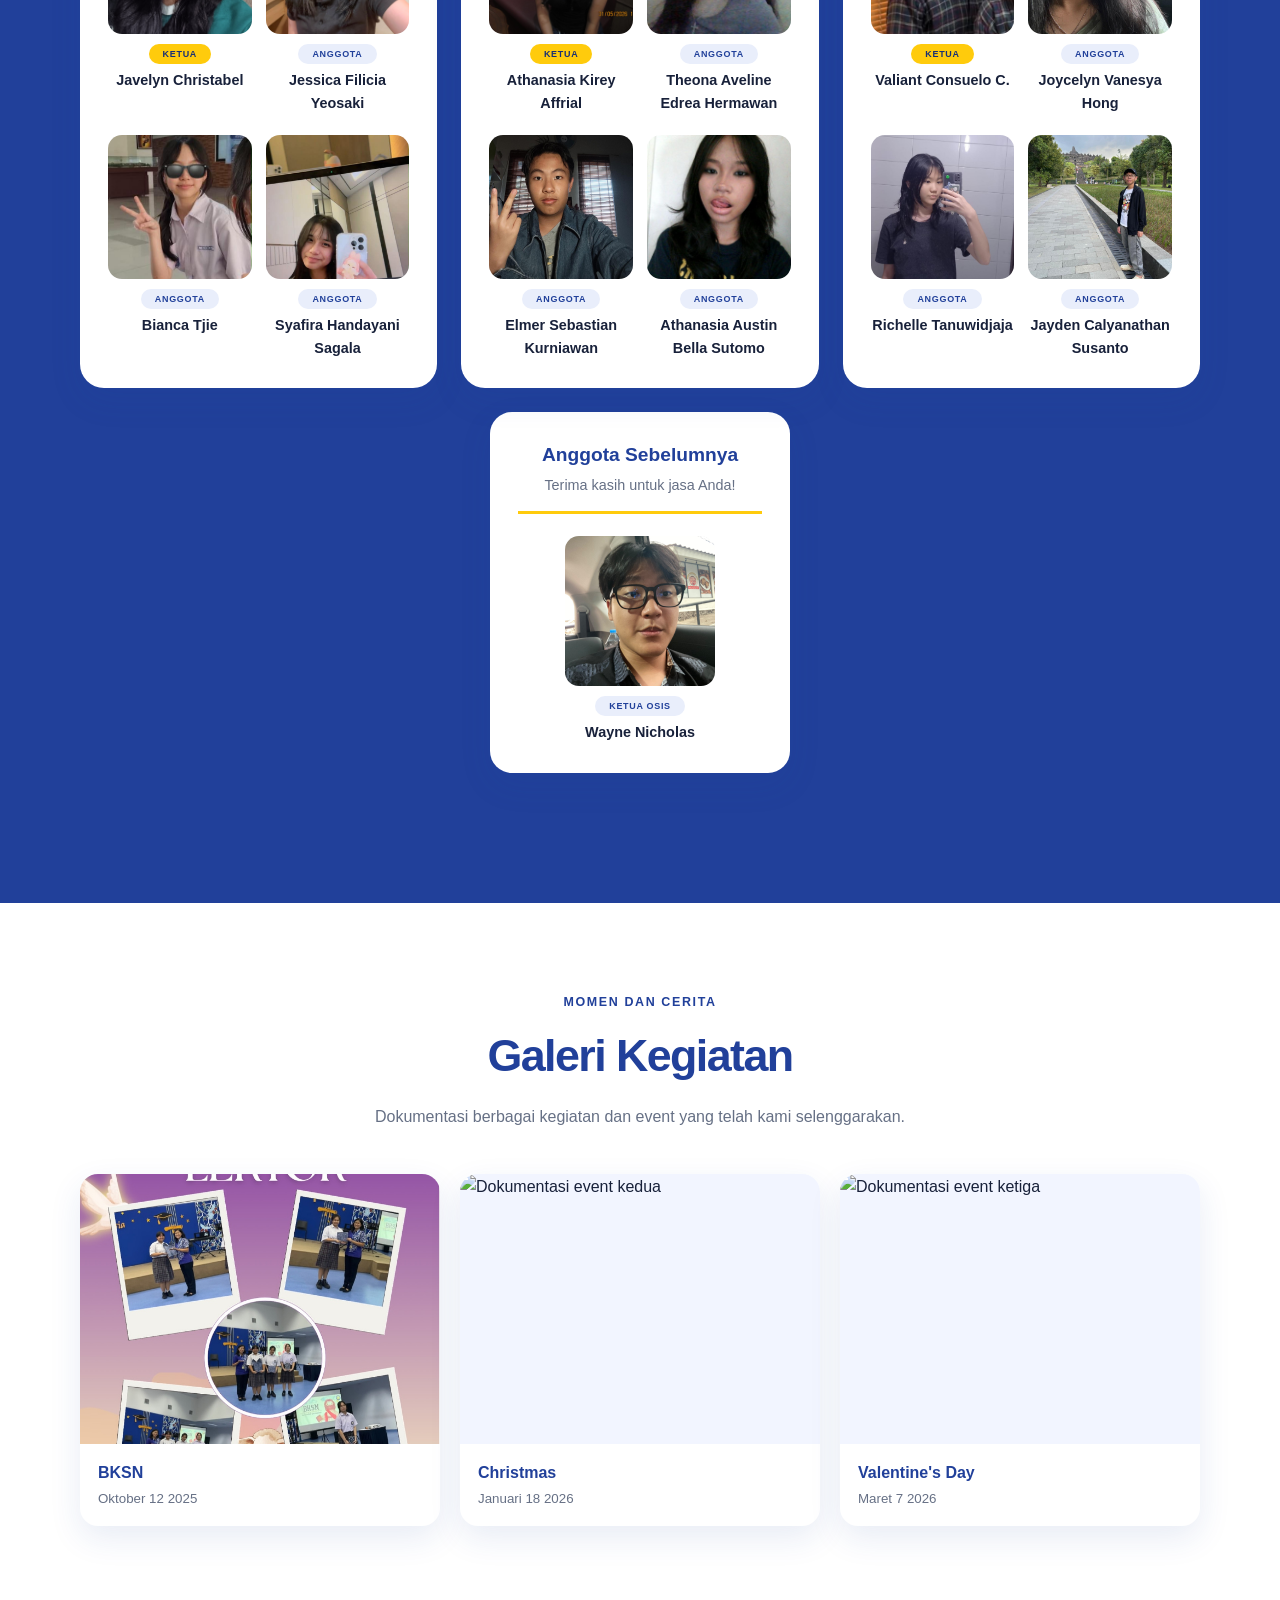
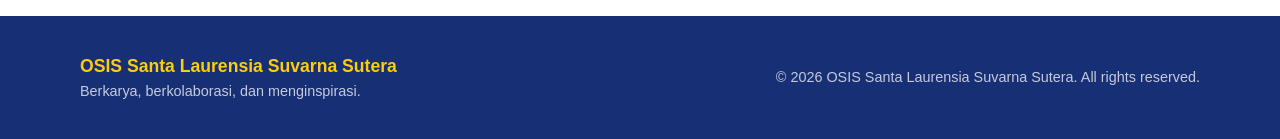
==== commit d912c924: "Change greeting from 'Hello' to 'Goodbye'" ====
--- a/index.html
+++ b/index.html
@@ -318,7 +318,7 @@
           <div class="mozes-kyra-former-member-members">
 
             <div class="mozes-kyra-former-member">
-              <img src="images/mantan-anggota.jpg" alt="Wayne Nicholas">
+              <img src="images/wayne-nicholas.jpeg" alt="Wayne Nicholas">
 
               <span class="mozes-kyra-member-role">KETUA OSIS</span>
 
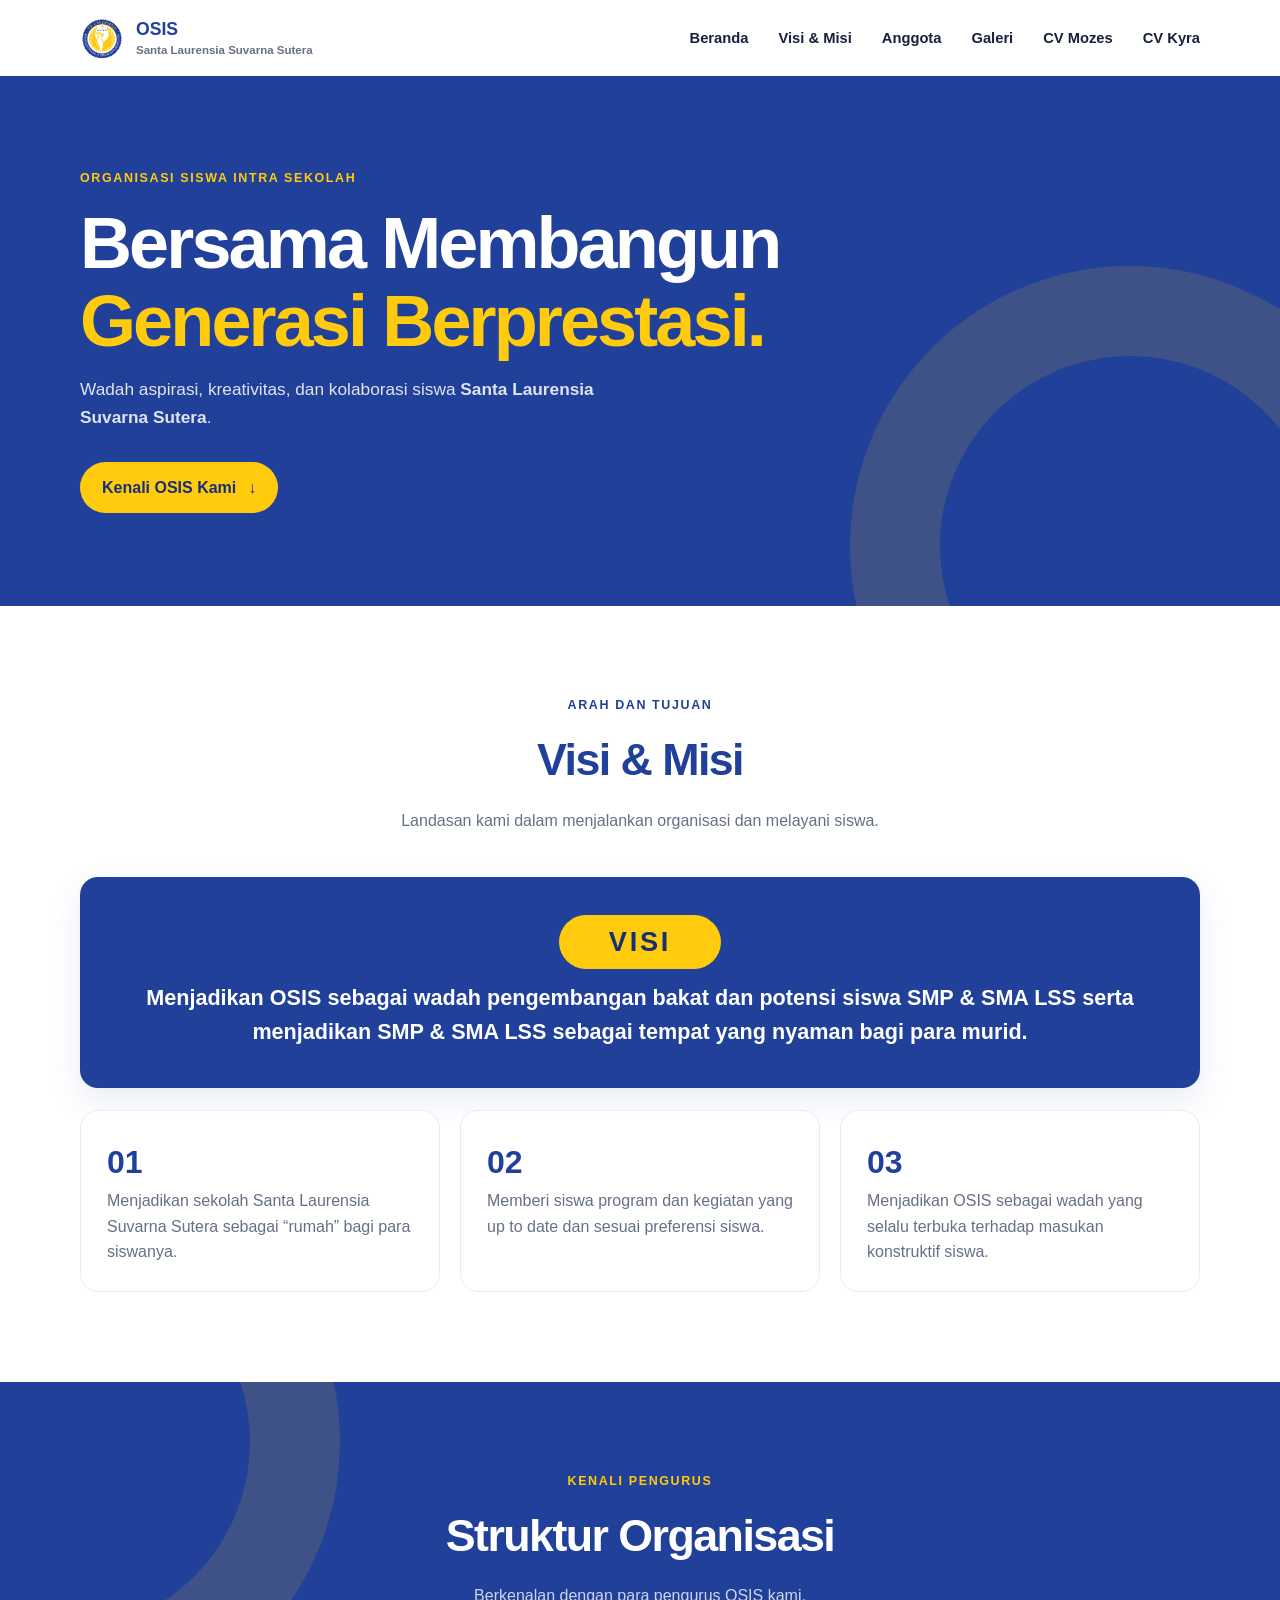
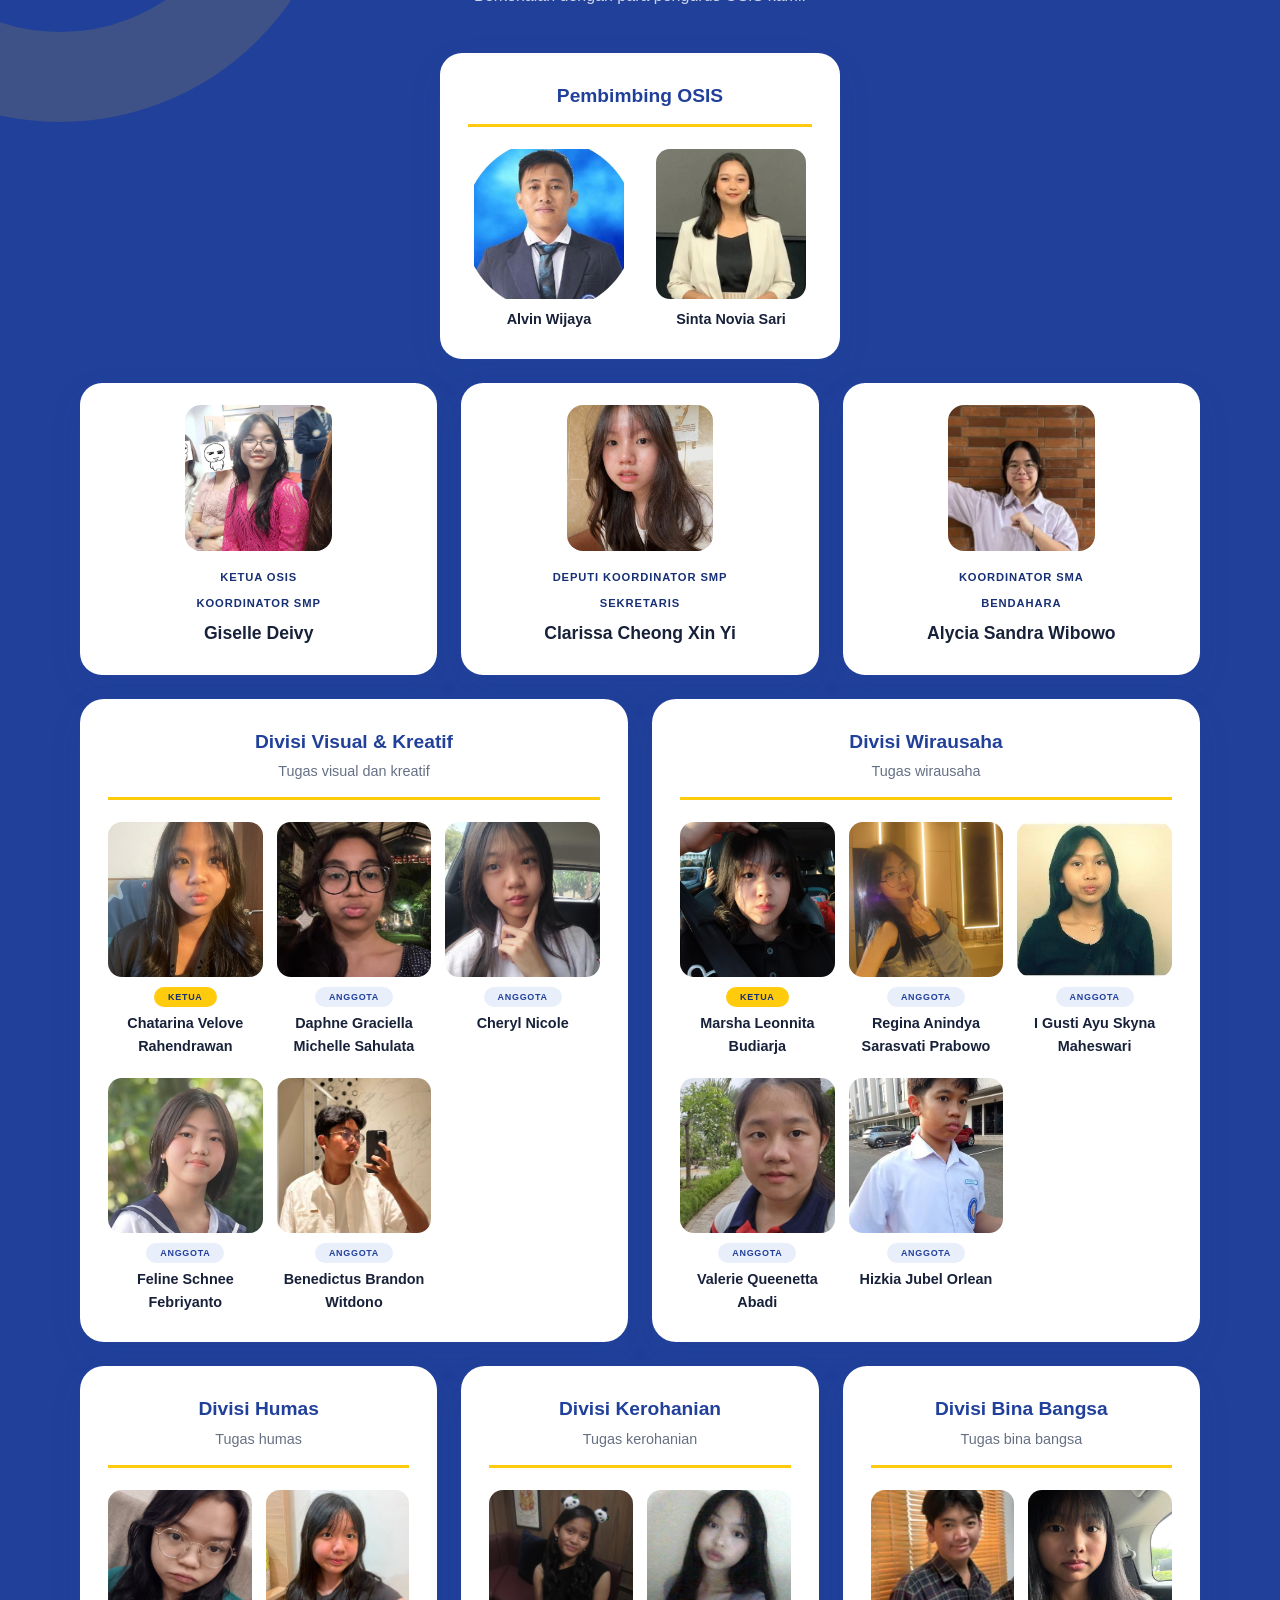
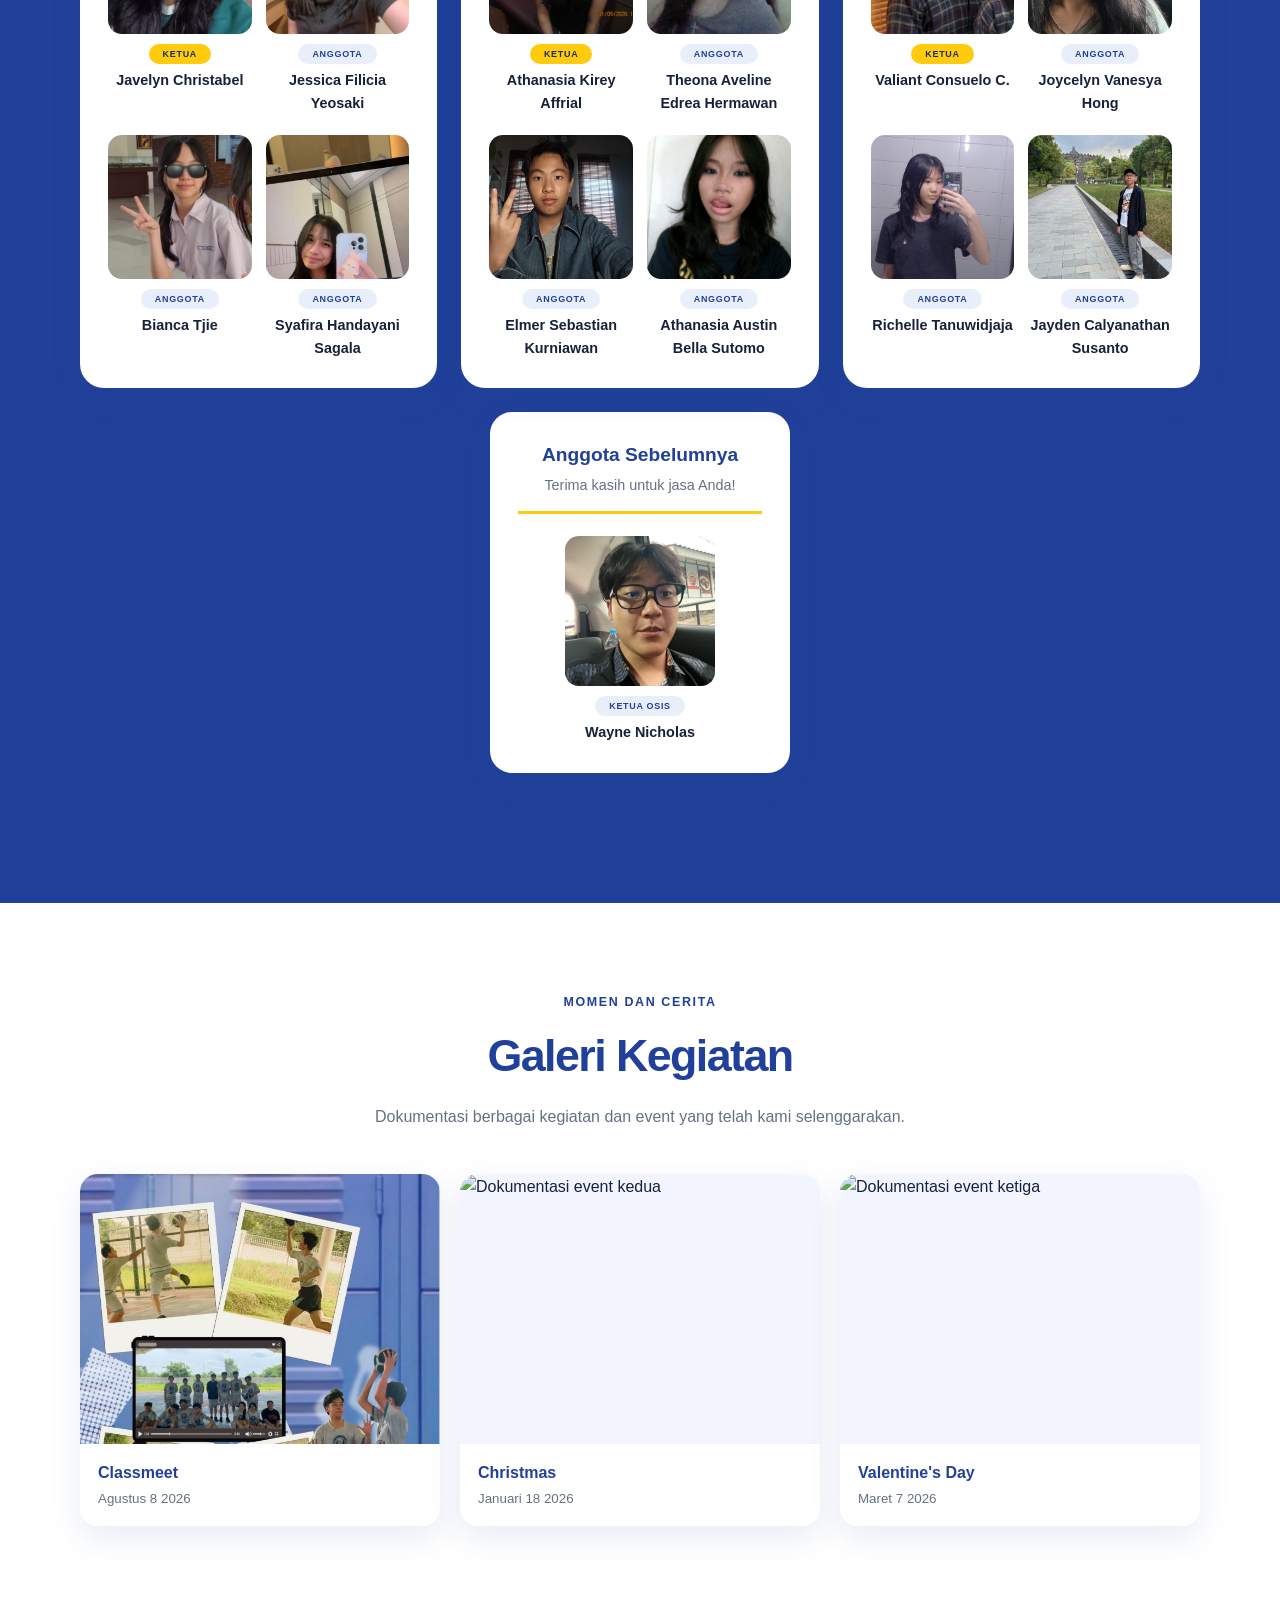
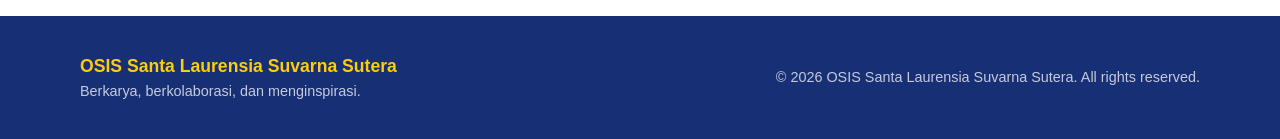
==== commit 181b0b7d: "Update print statement from 'Hello' to 'Goodbye'" ====
--- a/index.html
+++ b/index.html
@@ -341,10 +341,10 @@
 
         <div class="mozes-kyra-gallery-grid">
           <figure class="mozes-kyra-gallery-item">
-            <img src="images/BKSN.jpg" alt="Dokumentasi event pertama">
+            <img src="images/Classmeet_Echoes_in_motion.jpeg" alt="Dokumentasi event pertama">
             <figcaption>
-              <span>BKSN</span>
-              <small>Oktober 12 2025</small>
+              <span>Classmeet</span>
+              <small>Agustus 8 2026</small>
             </figcaption>
           </figure>
           <figure class="mozes-kyra-gallery-item">
